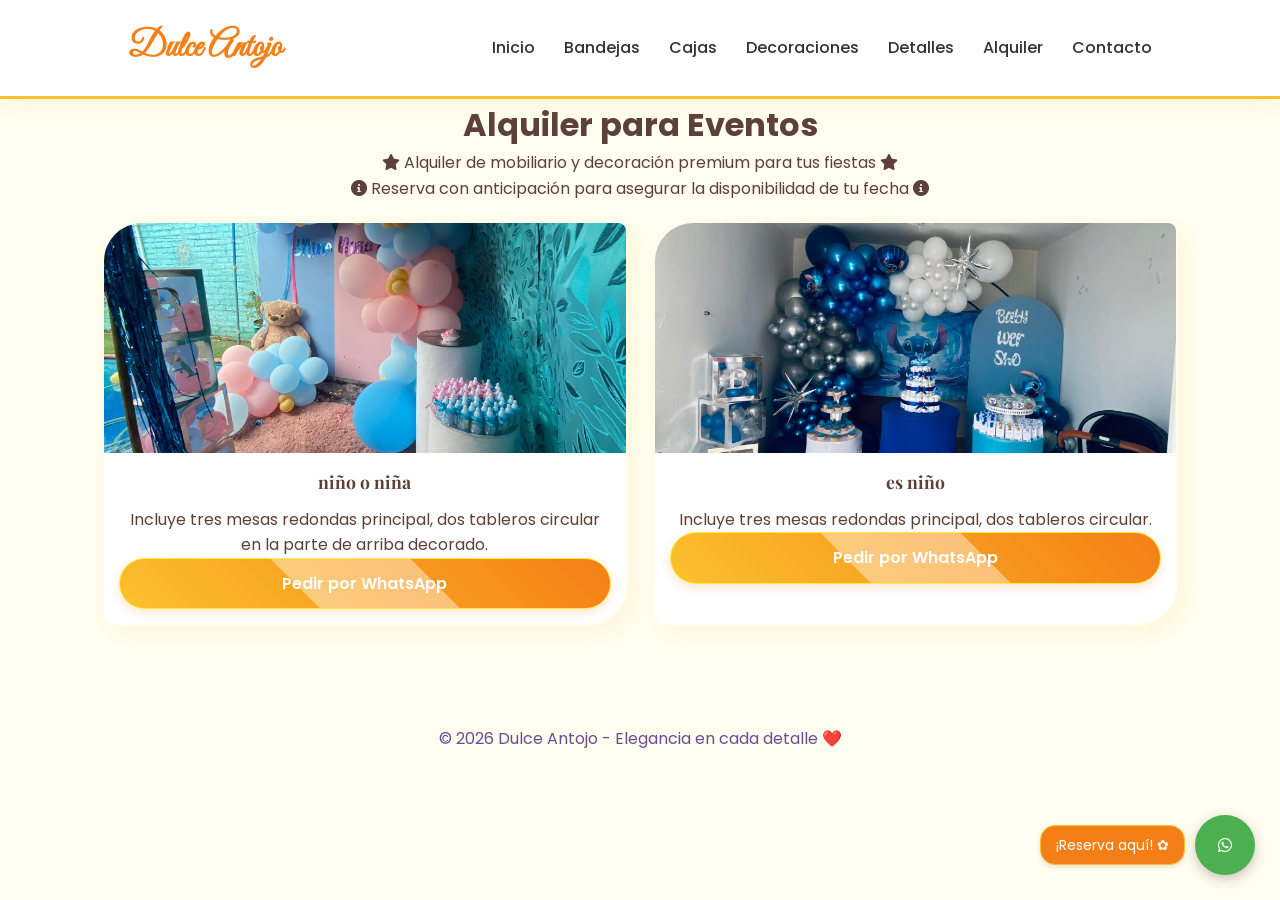
==== alquiler.html @ a7af39af "cambio de detalles sin precio y organice  las imagenes" ====
<!DOCTYPE html>
<html lang="es">
<head>
    <meta charset="UTF-8">
    <meta name="viewport" content="width=device-width, initial-scale=1.0">
    <title>Alquiler | Dulce Antojo</title>
    <link rel="stylesheet" href="estilos.css">
    <link rel="stylesheet" href="https://cdnjs.cloudflare.com/ajax/libs/font-awesome/6.0.0/css/all.min.css">
</head>
<body>

<nav>
    <h2>Dulce Antojo</h2>
    <div class="menu">
        <a href="index.html">Inicio</a>
        <a href="bandeja.html">Bandejas</a>
        <a href="cajas.html">Cajas</a>
        <a href="decoraciones.html">Decoraciones</a>
        <a href="detalles.html">Detalles</a>
        <a href="alquiler.html">Alquiler</a> 
        <a href="contacto.html">Contacto</a>
    </div>
</nav>

<h1 class="titulo" style="text-align: center;">Alquiler para Eventos</h1>

<p class="subtitulo-resaltado" style="text-align: center;">
    <i class="fas fa-star"></i> 
    Alquiler de mobiliario y decoración premium para tus fiestas 
    <i class="fas fa-star"></i>
</p>

<p class="subtitulo-resaltado" style="text-align: center;">
    <i class="fas fa-info-circle"></i> 
    Reserva con anticipación para asegurar la disponibilidad de tu fecha
    <i class="fas fa-info-circle"></i>
</p>

<div class="galeria">
    
    <div class="producto-card">
        <img src="img/alquiler/alquiler-1.jpeg" alt="Mobiliario Dorado">
        <div class="info-producto">
            <h3>niño o niña</h3>
            <p>Incluye tres mesas redondas principal, dos tableros circular en la parte de arriba decorado.</p>
            <!-- <span class="precio">$50.000</span> -->
            <a href="https://wa.me/573186288460?text=Hola!%20Me%20interesa%20alquilar%20el%20Set%20Dorado" class="btn-pedido">Pedir por WhatsApp</a>
        </div> 
    </div>

    <div class="producto-card">
        <img src="img/alquiler/alquiler-2.jpeg" alt="Sillas Tiffany">
        <div class="info-producto">
            <h3>es niño </h3>
            <p>Incluye tres mesas redondas principal, dos tableros circular.</p>
            <!-- <span class="precio">$3.500</span> -->
            <a href="https://wa.me/573186288460?text=Hola!%20Me%20interesa%20alquilar%20Sillas%20Tiffany" class="btn-pedido">Pedir por WhatsApp</a>
        </div>
    </div>


</div>

<footer style="text-align: center; padding: 40px; color: #6a4c93;">
    <p>&copy; 2026 Dulce Antojo - Elegancia en cada detalle ❤️</p>
</footer>

<div id="modalImagen" class="modal">
    <span class="cerrar">&times;</span>
    <img class="modal-contenido" id="imgGrande">
</div>
    
<a href="https://wa.me/573186288460?text=Hola!%20Deseo%20más%20información%20sobre%20alquiler%20para%20eventos" 
   class="whatsapp-float" 
   target="_blank">
    <i class="fab fa-whatsapp"></i>
    <span class="tooltip-whatsapp">¡Reserva aquí! ✿</span>
</a>
    
<script>
    // Script para el zoom de las imágenes
    const imagenesGaleria = document.querySelectorAll('.producto-card img');
    const elModal = document.getElementById("modalImagen");
    const imagenGrande = document.getElementById("imgGrande");

    imagenesGaleria.forEach(img => {
        img.onclick = function() {
            elModal.style.display = "flex"; 
            imagenGrande.src = this.src;
        }
    });

    elModal.onclick = function() {
        elModal.style.display = "none";
    }

    document.addEventListener('keydown', (e) => {
        if (e.key === "Escape") elModal.style.display = "none";
    });
</script>
    
</body> 
</html>
---- estilos.css ----
/* =======================================================
   DULCE ANTOJO - EDICIÓN ESPECIAL PRIMAVERA (21 MARZO)
   Diseño: Flores Amarillas, Fresco y Dorado
   ======================================================= */

@import url('https://fonts.googleapis.com/css2?family=Great+Vibes&family=Playfair+Display:wght@500;700&family=Poppins:wght@300;400;500&display=swap');

/* 1. RESET Y BASE
   ========================================= */
* {
    margin: 0;
    padding: 0;
    box-sizing: border-box;
}

html {
    scroll-behavior: smooth;
}

body {
    font-family: 'Poppins', sans-serif;
    /* Fondo crema suave con textura floral primaveral */
    background-color: #fffdf0;
    background-image: url('https://www.transparenttextures.com/patterns/flowers-wild.png');
    color: #5d4037; /* Marrón suave para el texto, combina mejor que el gris */
    overflow-x: hidden;
    line-height: 1.6;
}

/* 2. NAVEGACIÓN (Sticky Menu)
   ========================================= */
nav {
    background: #ffffff;
    padding: 20px 10%;
    display: flex;
    justify-content: space-between;
    align-items: center;
    box-shadow: 0 4px 20px rgba(251, 192, 45, 0.15); /* Sombra amarilla */
    border-bottom: 3px solid #fbc02d; /* Amarillo Dorado */
    position: sticky;
    top: 0;
    z-index: 1000;
}

nav h2 {
    font-family: 'Great Vibes', cursive;
    color: #f57f17; /* Amarillo oscuro/Anaranjado para contraste */
    font-size: 35px;
}

nav div a {
    text-decoration: none;
    margin-left: 25px;
    color: #333; /* Mejorado contraste para accesibilidad */
    font-weight: 500;
    transition: color 0.3s ease;
}

nav div a:hover {
    color: #fbc02d;
}

/* 3. HERO SECTION (Banner Principal)
   ========================================= */
.hero {
    height: 50vh;
    margin: 20px;
    /* Imagen de flores amarillas primaverales */
    background: linear-gradient(rgba(255, 235, 59, 0.2), rgba(245, 127, 23, 0.4)),
                url('img/decoracion/fondo f.jpg');
    background-size: cover;
    background-position: center;
    display: flex;
    justify-content: center;
    align-items: center;
    border: 10px solid #ffffff;
    outline: 2px solid #fbc02d;
}

.hero h1 {
    font-family: 'Great Vibes', cursive;
    font-size: clamp(40px, 8vw, 65px);
    color: #ffffff;
    text-shadow: 2px 2px 10px rgba(93, 64, 55, 0.6); /* Sombra marrón suave */
    text-align: center;
}

/* 4. TÍTULOS Y DECORACIÓN
   ========================================= */
.subtitulo {
    text-align: center;
    font-family: 'Playfair Display', serif;
    font-size: 1.4rem;
    color: #f57f17; /* Amarillo oscuro */
    padding: 15px 40px;
    margin: 30px auto;
    display: block;
    max-width: fit-content;
}

.subtitulo::before, 
.subtitulo::after {
    content: "🌻"; /* Girasol para el 21 de marzo */
    margin: 0 15px;
    font-size: 1.5rem;
}

/* 5. CARRUSEL DE VIDEOS (Estilo Reels)
   ========================================= */
.reels-carrusel {
    width: 100%;
    overflow-x: auto;
    display: flex;
    padding: 20px 0;
    scrollbar-width: none;
    background: transparent;
}

.reels-carrusel::-webkit-scrollbar {
    display: none;
}

.reels-track {
    display: flex;
    gap: 15px;
    padding: 0 8%;
}

.reel-card {
    min-width: 160px;
    height: 280px;
    background: #fff;
    border-radius: 20px;
    overflow: hidden;
    position: relative;
    border: 2px solid #fff59d; /* Amarillo muy suave */
    box-shadow: 5px 5px 15px rgba(251, 192, 45, 0.1);
    flex-shrink: 0;
    transition: all 0.3s ease;
}

.reel-card:hover {
    transform: scale(1.02);
    border-color: #fbc02d;
}

.reel-card video {
    width: 100%;
    height: 100%;
    object-fit: cover;
}

.reel-tag {
    position: absolute;
    bottom: 10px;
    left: 50%;
    transform: translateX(-50%);
    background: rgba(245, 127, 23, 0.9); /* Anaranjado */
    color: #fff;
    padding: 4px 12px;
    border-radius: 20px;
    font-size: 0.75rem;
    border: 1px solid #fbc02d;
    white-space: nowrap;
    z-index: 2;
}

/* 6. GALERÍA DE PRODUCTOS (Grid)
   ========================================= */
.galeria {
    display: grid;
    grid-template-columns: repeat(auto-fit, minmax(240px, 1fr));
    gap: 25px;
    padding: 20px 8% 60px 8%;
}

.producto-card {
    background: #ffffff;
    border-radius: 40px 10px 40px 10px;
    overflow: hidden;
    box-shadow: 8px 8px 20px rgba(251, 192, 45, 0.1);
    border: 2px solid #fffde7; /* Crema suave */
    transition: transform 0.4s ease, border-color 0.4s ease, box-shadow 0.4s ease;
    display: flex;
    flex-direction: column;
}

.producto-card:hover {
    border-color: #fbc02d;
    transform: translateY(-8px);
    box-shadow: 8px 15px 25px rgba(251, 192, 45, 0.2);
}

.producto-card img, 
.producto-card video {
    width: 100%;
    height: 230px;
    object-fit: cover;
    display: block;
    cursor: zoom-in;
}

.info-producto {
    padding: 15px;
    text-align: center;
}

.info-producto h3 {
    font-family: 'Playfair Display', serif;
    color: #5d4037; /* Marrón */
    font-size: 1.1rem;
    margin-bottom: 10px;
}

.precio {
    font-family: 'Playfair Display', serif;
    font-size: 1.3rem;
    color: #f57f17; /* Amarillo fuerte */
    font-weight: bold;
    display: block;
    margin-bottom: 15px;
}

/* 7. BOTONES (Efecto Brillo Oro Primavera)
   ========================================= */
.btn-pedido {
    text-decoration: none;
    /* Gradiente Amarillo a Anaranjado */
    background: linear-gradient(45deg, #fbc02d, #f57f17);
    color: #ffffff;
    padding: 12px;
    border-radius: 50px;
    font-weight: 600;
    display: block;
    border: 1.5px solid #ffeb3b;
    position: relative;
    overflow: hidden;
    transition: background 0.3s ease;
    text-align: center;
    box-shadow: 0 4px 10px rgba(245, 127, 23, 0.2);
}

.btn-pedido::after {
    content: "";
    position: absolute;
    top: -50%;
    left: -50%;
    width: 200%;
    height: 200%;
    background: rgba(255, 255, 255, 0.4); /* Brillo más blanco para primavera */
    transform: rotate(45deg);
    transition: 0.6s;
}

.btn-pedido:hover {
    background: linear-gradient(45deg, #f57f17, #fbc02d);
}

.btn-pedido:hover::after {
    left: 120%;
}

/* 8. MODAL DE ZOOM (Lightbox)
   ========================================= */
.modal {
    display: none;
    position: fixed;
    z-index: 2000;
    padding-top: 50px;
    left: 0;
    top: 0;
    width: 100%;
    height: 100%;
    background-color: rgba(93, 64, 55, 0.9); /* Fondo marrón oscuro traslúcido */
    cursor: zoom-out;
}

.modal-contenido {
    margin: auto;
    display: block;
    max-width: 90%;
    max-height: 80vh;
    border-radius: 10px;
    border: 3px solid #fbc02d;
    animation: zoom 0.3s;
}

@keyframes zoom {
    from {transform: scale(0)} 
    to {transform: scale(1)}
}

.cerrar {
    position: absolute;
    top: 20px;
    right: 35px;
    color: #f1f1f1;
    font-size: 40px;
    font-weight: bold;
    cursor: pointer;
}

/* 9. RESPONSIVE (Móviles)
   ========================================= */
@media (max-width: 768px) {
    nav {
        flex-direction: column;
        gap: 15px;
        padding: 15px;
    }

    nav div a {
        margin: 0 10px;
        font-size: 0.9rem;
    }

    .galeria {
        grid-template-columns: repeat(auto-fit, minmax(200px, 1fr));
        padding: 20px 5%;
    }

    .hero {
        height: 40vh;
        margin: 10px;
    }

    .hero h1 {
        font-size: 2.5rem;
    }

    .producto-card {
        border-radius: 20px;
    }

    .reels-track {
        padding: 0 5%;
    }
}

/* 10. REDES SOCIALES Y CONTACTO
   ========================================= */
.redes-sociales {
    display: flex;
    flex-direction: column;
    gap: 15px;
    align-items: center;
    margin-top: 30px;
    padding-bottom: 30px;
}

.social-btn {
    display: flex;
    align-items: center;
    justify-content: center;
    width: 250px;
    padding: 12px;
    border-radius: 50px;
    text-decoration: none !important;
    color: white !important;
    font-weight: 600;
    font-family: 'Poppins', sans-serif;
    transition: transform 0.3s ease, box-shadow 0.3s ease;
    border: 2px solid rgba(255,255,255,0.3);
}

.social-btn i {
    font-size: 1.5rem;
    margin-right: 10px;
}

/* Colores adaptados con gradientes suaves para primavera */
.whatsapp {
    background: linear-gradient(45deg, #4caf50, #2e7d32); /* Verde hoja */
}

.instagram {
    /* Mantenemos su gradiente pero un poco más cálido */
    background: linear-gradient(45deg, #f09433, #e6683c, #dc2743, #cc2366, #bc1888);
}

.tiktok {
    background: linear-gradient(45deg, #424242, #000000); /* Negro neutro para no chocar */
}

.social-btn:hover {
    transform: scale(1.05);
    box-shadow: 0 5px 15px rgba(93, 64, 55, 0.2);
}

/* Boton de wssp flotante */
.whatsapp-float {
    position: fixed;
    bottom: 25px;
    right: 25px;
    background-color: #4caf50 !important; /* Verde primavera */
    color: white !important;
    border-radius: 50px !important;
    width: 60px;
    height: 60px;
    display: flex !important;
    align-items: center;
    justify-content: center;
    text-decoration: none !important;
    z-index: 9999;
    box-shadow: 0 4px 12px rgba(93, 64, 55, 0.3);
    transition: all 0.3s ease;
}

.whatsapp-float:hover {
    background-color: #2e7d32 !important;
    transform: scale(1.1);
}

/* El texto al lado del botón */
.tooltip-whatsapp {
    position: absolute;
    right: 70px;
    background: #f57f17; /* Anaranjado */
    color: white;
    padding: 8px 15px;
    border-radius: 15px;
    font-size: 14px;
    white-space: nowrap;
    border: 1px solid #fbc02d;
    pointer-events: none;
    box-shadow: 0 2px 5px rgba(0,0,0,0.1);
}
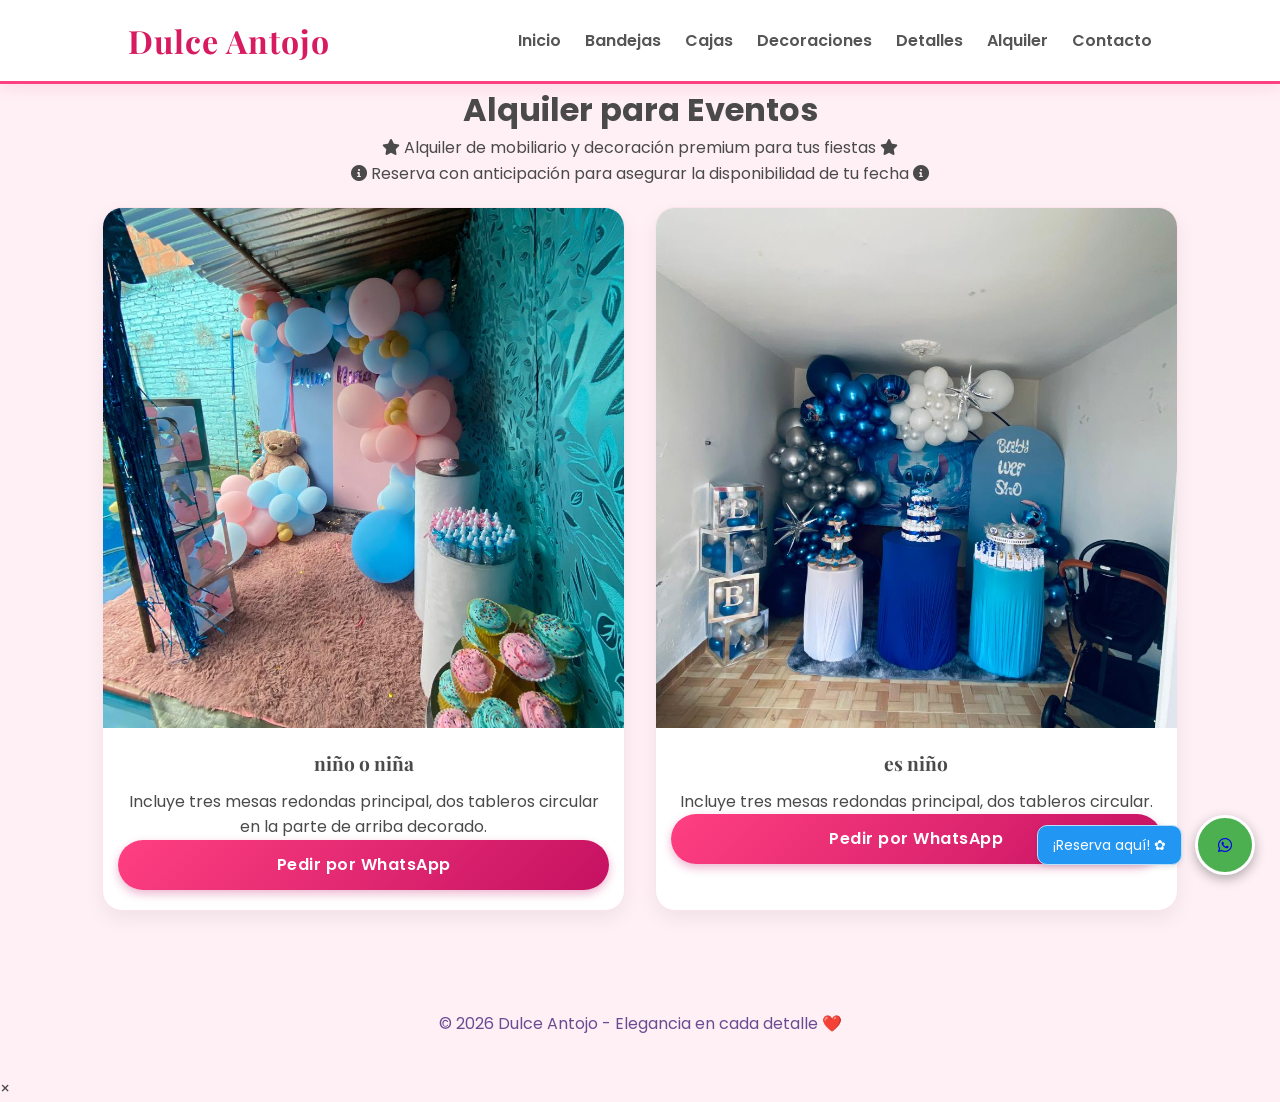
==== commit d598985e: "cambio de numero de wssp" ====
--- a/alquiler.html
+++ b/alquiler.html
@@ -39,7 +39,7 @@
 <div class="galeria">
     
     <div class="producto-card">
-        <img src="img/alquiler/alquiler-1.jpeg" alt="Mobiliario Dorado">
+        <img src="img/alquiler/alquiler-1.jpeg" alt="Mobiliario Dorado" loading="lazy">
         <div class="info-producto">
             <h3>niño o niña</h3>
             <p>Incluye tres mesas redondas principal, dos tableros circular en la parte de arriba decorado.</p>
@@ -49,7 +49,7 @@
     </div>
 
     <div class="producto-card">
-        <img src="img/alquiler/alquiler-2.jpeg" alt="Sillas Tiffany">
+        <img src="img/alquiler/alquiler-2.jpeg" alt="Sillas Tiffany" loading="lazy">
         <div class="info-producto">
             <h3>es niño </h3>
             <p>Incluye tres mesas redondas principal, dos tableros circular.</p>
@@ -70,7 +70,7 @@
     <img class="modal-contenido" id="imgGrande">
 </div>
     
-<a href="https://wa.me/573186288460?text=Hola!%20Deseo%20más%20información%20sobre%20alquiler%20para%20eventos" 
+<a href="https://wa.me/573147767322?text=Hola!%20Deseo%20más%20información%20sobre%20alquiler%20para%20eventos" 
    class="whatsapp-float" 
    target="_blank">
     <i class="fab fa-whatsapp"></i>
--- a/estilos.css
+++ b/estilos.css
@@ -1,9 +1,10 @@
 /* =======================================================
-   DULCE ANTOJO - EDICIÓN ESPECIAL PRIMAVERA (21 MARZO)
-   Diseño: Flores Amarillas, Fresco y Dorado
+   DULCE ANTOJO - EDICIÓN AMOR Y AMISTAD ❤️✨
+   Diseño: Romántico, Elegante y Dulce
+   Conservado: Imágenes Cuadradas y Botones de Contacto
    ======================================================= */
 
-@import url('https://fonts.googleapis.com/css2?family=Great+Vibes&family=Playfair+Display:wght@500;700&family=Poppins:wght@300;400;500&display=swap');
+@import url('https://fonts.googleapis.com/css2?family=Dancing+Script:wght@600;700&family=Playfair+Display:ital,wght@0,600;1,600&family=Poppins:wght@300;400;600&display=swap');
 
 /* 1. RESET Y BASE
    ========================================= */
@@ -19,70 +20,76 @@
 
 body {
     font-family: 'Poppins', sans-serif;
-    /* Fondo crema suave con textura floral primaveral */
-    background-color: #fffdf0;
-    background-image: url('https://www.transparenttextures.com/patterns/flowers-wild.png');
-    color: #5d4037; /* Marrón suave para el texto, combina mejor que el gris */
+    /* Fondo con un tono rosa muy suave y un patrón sutil elegante */
+    background-color: #fff0f5; 
+    background-image: url('https://www.transparenttextures.com/patterns/stardust.png');
+    color: #4a4a4a;
     overflow-x: hidden;
     line-height: 1.6;
 }
 
-/* 2. NAVEGACIÓN (Sticky Menu)
+/* 2. NAVEGACIÓN
    ========================================= */
 nav {
-    background: #ffffff;
-    padding: 20px 10%;
+    background: rgba(255, 255, 255, 0.95);
+    padding: 15px 10%;
     display: flex;
     justify-content: space-between;
     align-items: center;
-    box-shadow: 0 4px 20px rgba(251, 192, 45, 0.15); /* Sombra amarilla */
-    border-bottom: 3px solid #fbc02d; /* Amarillo Dorado */
+    box-shadow: 0 4px 15px rgba(216, 27, 96, 0.1); 
+    border-bottom: 3px solid #ff4081; /* Borde rosa romántico */
     position: sticky;
     top: 0;
     z-index: 1000;
+    backdrop-filter: blur(5px);
 }
 
 nav h2 {
-    font-family: 'Great Vibes', cursive;
-    color: #f57f17; /* Amarillo oscuro/Anaranjado para contraste */
-    font-size: 35px;
+    font-family: 'Playfair Display', serif;
+    color: #d81b60;
+    font-size: 32px;
+    letter-spacing: 1px;
 }
 
 nav div a {
     text-decoration: none;
-    margin-left: 25px;
-    color: #333; /* Mejorado contraste para accesibilidad */
-    font-weight: 500;
-    transition: color 0.3s ease;
+    margin-left: 20px;
+    color: #555;
+    font-weight: 600;
+    transition: all 0.3s ease;
 }
 
 nav div a:hover {
-    color: #fbc02d;
-}
-
-/* 3. HERO SECTION (Banner Principal)
+    color: #d81b60;
+    transform: translateY(-2px);
+}
+
+/* 3. HERO SECTION
    ========================================= */
 .hero {
     height: 50vh;
-    margin: 20px;
-    /* Imagen de flores amarillas primaverales */
-    background: linear-gradient(rgba(255, 235, 59, 0.2), rgba(245, 127, 23, 0.4)),
-                url('img/decoracion/fondo f.jpg');
+    margin: 15px;
+    /* Imagen de fondo temática de Amor y Amistad */
+    background: linear-gradient(rgba(216, 27, 96, 0.4), rgba(136, 14, 79, 0.6)),
+                url('https://images.unsplash.com/photo-1518192546895-64045698e131?ixlib=rb-4.0.3&auto=format&fit=crop&w=1200&q=80');
     background-size: cover;
     background-position: center;
     display: flex;
     justify-content: center;
     align-items: center;
-    border: 10px solid #ffffff;
-    outline: 2px solid #fbc02d;
+    border: 4px solid #ffffff;
+    border-radius: 20px; /* Bordes más suaves y elegantes */
+    box-shadow: 0 10px 25px rgba(216, 27, 96, 0.2);
 }
 
 .hero h1 {
-    font-family: 'Great Vibes', cursive;
-    font-size: clamp(40px, 8vw, 65px);
+    font-family: 'Dancing Script', cursive;
+    font-size: clamp(50px, 10vw, 90px);
     color: #ffffff;
-    text-shadow: 2px 2px 10px rgba(93, 64, 55, 0.6); /* Sombra marrón suave */
+    text-shadow: 2px 2px 8px rgba(0,0,0,0.3), 0 0 20px rgba(255, 64, 129, 0.6);
     text-align: center;
+    font-weight: 700;
+    /* Se quitó la rotación para un estilo más maduro y elegante */
 }
 
 /* 4. TÍTULOS Y DECORACIÓN
@@ -90,22 +97,26 @@
 .subtitulo {
     text-align: center;
     font-family: 'Playfair Display', serif;
-    font-size: 1.4rem;
-    color: #f57f17; /* Amarillo oscuro */
-    padding: 15px 40px;
-    margin: 30px auto;
+    font-size: 2rem;
+    color: #880e4f; /* Tono vino tinto / borgoña */
+    padding: 10px 40px;
+    margin: 40px auto;
     display: block;
     max-width: fit-content;
+    background: #ffffff;
+    border-radius: 30px;
+    box-shadow: 0 5px 15px rgba(216, 27, 96, 0.15);
+    border: 1px solid #f8bbd0;
 }
 
 .subtitulo::before, 
 .subtitulo::after {
-    content: "🌻"; /* Girasol para el 21 de marzo */
-    margin: 0 15px;
+    content: "❤️"; /* Cambiado a corazones */
+    margin: 0 12px;
     font-size: 1.5rem;
 }
 
-/* 5. CARRUSEL DE VIDEOS (Estilo Reels)
+/* 5. CARRUSEL DE VIDEOS (Reels)
    ========================================= */
 .reels-carrusel {
     width: 100%;
@@ -113,16 +124,11 @@
     display: flex;
     padding: 20px 0;
     scrollbar-width: none;
-    background: transparent;
-}
-
-.reels-carrusel::-webkit-scrollbar {
-    display: none;
 }
 
 .reels-track {
     display: flex;
-    gap: 15px;
+    gap: 20px;
     padding: 0 8%;
 }
 
@@ -133,15 +139,15 @@
     border-radius: 20px;
     overflow: hidden;
     position: relative;
-    border: 2px solid #fff59d; /* Amarillo muy suave */
-    box-shadow: 5px 5px 15px rgba(251, 192, 45, 0.1);
-    flex-shrink: 0;
+    border: 2px solid #f8bbd0;
+    box-shadow: 0 5px 15px rgba(0,0,0,0.05);
     transition: all 0.3s ease;
 }
 
 .reel-card:hover {
-    transform: scale(1.02);
-    border-color: #fbc02d;
+    transform: translateY(-8px);
+    border-color: #ff4081;
+    box-shadow: 0 10px 20px rgba(255, 64, 129, 0.2);
 }
 
 .reel-card video {
@@ -150,194 +156,94 @@
     object-fit: cover;
 }
 
-.reel-tag {
-    position: absolute;
-    bottom: 10px;
-    left: 50%;
-    transform: translateX(-50%);
-    background: rgba(245, 127, 23, 0.9); /* Anaranjado */
-    color: #fff;
-    padding: 4px 12px;
-    border-radius: 20px;
-    font-size: 0.75rem;
-    border: 1px solid #fbc02d;
-    white-space: nowrap;
-    z-index: 2;
-}
-
-/* 6. GALERÍA DE PRODUCTOS (Grid)
+/* 6. GALERÍA DE PRODUCTOS (Corregida a Cuadrada - Mantenida)
    ========================================= */
 .galeria {
     display: grid;
     grid-template-columns: repeat(auto-fit, minmax(240px, 1fr));
-    gap: 25px;
+    gap: 30px;
     padding: 20px 8% 60px 8%;
 }
 
 .producto-card {
     background: #ffffff;
-    border-radius: 40px 10px 40px 10px;
+    border-radius: 20px;
     overflow: hidden;
-    box-shadow: 8px 8px 20px rgba(251, 192, 45, 0.1);
-    border: 2px solid #fffde7; /* Crema suave */
-    transition: transform 0.4s ease, border-color 0.4s ease, box-shadow 0.4s ease;
+    box-shadow: 0 8px 20px rgba(0, 0, 0, 0.06);
+    border: 1px solid #fce4ec;
+    transition: all 0.3s ease;
     display: flex;
     flex-direction: column;
 }
 
 .producto-card:hover {
-    border-color: #fbc02d;
-    transform: translateY(-8px);
-    box-shadow: 8px 15px 25px rgba(251, 192, 45, 0.2);
-}
-
+    border-color: #ff4081;
+    transform: translateY(-5px);
+    box-shadow: 0 12px 25px rgba(216, 27, 96, 0.15);
+}
+
+/* Imágenes Cuadradas (Conservadas) */
 .producto-card img, 
 .producto-card video {
     width: 100%;
-    height: 230px;
-    object-fit: cover;
+    height: auto; 
+    aspect-ratio: 1 / 1; 
+    object-fit: cover; 
     display: block;
     cursor: zoom-in;
 }
 
 .info-producto {
-    padding: 15px;
+    padding: 20px 15px;
     text-align: center;
 }
 
 .info-producto h3 {
     font-family: 'Playfair Display', serif;
-    color: #5d4037; /* Marrón */
-    font-size: 1.1rem;
+    color: #4a4a4a;
     margin-bottom: 10px;
+    font-size: 1.2rem;
 }
 
 .precio {
-    font-family: 'Playfair Display', serif;
-    font-size: 1.3rem;
-    color: #f57f17; /* Amarillo fuerte */
-    font-weight: bold;
+    font-family: 'Poppins', sans-serif;
+    color: #d81b60;
+    font-size: 1.4rem;
+    font-weight: 600;
     display: block;
     margin-bottom: 15px;
 }
 
-/* 7. BOTONES (Efecto Brillo Oro Primavera)
+/* 7. BOTONES
    ========================================= */
 .btn-pedido {
     text-decoration: none;
-    /* Gradiente Amarillo a Anaranjado */
-    background: linear-gradient(45deg, #fbc02d, #f57f17);
+    /* Gradiente romántico */
+    background: linear-gradient(135deg, #ff4081, #c51162);
     color: #ffffff;
-    padding: 12px;
-    border-radius: 50px;
+    padding: 12px 25px;
+    border-radius: 30px;
     font-weight: 600;
-    display: block;
-    border: 1.5px solid #ffeb3b;
-    position: relative;
-    overflow: hidden;
-    transition: background 0.3s ease;
+    display: inline-block;
+    width: 100%;
+    border: none;
+    box-shadow: 0 4px 10px rgba(197, 17, 98, 0.3);
+    transition: all 0.2s ease;
     text-align: center;
-    box-shadow: 0 4px 10px rgba(245, 127, 23, 0.2);
-}
-
-.btn-pedido::after {
-    content: "";
-    position: absolute;
-    top: -50%;
-    left: -50%;
-    width: 200%;
-    height: 200%;
-    background: rgba(255, 255, 255, 0.4); /* Brillo más blanco para primavera */
-    transform: rotate(45deg);
-    transition: 0.6s;
+    letter-spacing: 0.5px;
 }
 
 .btn-pedido:hover {
-    background: linear-gradient(45deg, #f57f17, #fbc02d);
-}
-
-.btn-pedido:hover::after {
-    left: 120%;
-}
-
-/* 8. MODAL DE ZOOM (Lightbox)
-   ========================================= */
-.modal {
-    display: none;
-    position: fixed;
-    z-index: 2000;
-    padding-top: 50px;
-    left: 0;
-    top: 0;
-    width: 100%;
-    height: 100%;
-    background-color: rgba(93, 64, 55, 0.9); /* Fondo marrón oscuro traslúcido */
-    cursor: zoom-out;
-}
-
-.modal-contenido {
-    margin: auto;
-    display: block;
-    max-width: 90%;
-    max-height: 80vh;
-    border-radius: 10px;
-    border: 3px solid #fbc02d;
-    animation: zoom 0.3s;
-}
-
-@keyframes zoom {
-    from {transform: scale(0)} 
-    to {transform: scale(1)}
-}
-
-.cerrar {
-    position: absolute;
-    top: 20px;
-    right: 35px;
-    color: #f1f1f1;
-    font-size: 40px;
-    font-weight: bold;
-    cursor: pointer;
-}
-
-/* 9. RESPONSIVE (Móviles)
-   ========================================= */
-@media (max-width: 768px) {
-    nav {
-        flex-direction: column;
-        gap: 15px;
-        padding: 15px;
-    }
-
-    nav div a {
-        margin: 0 10px;
-        font-size: 0.9rem;
-    }
-
-    .galeria {
-        grid-template-columns: repeat(auto-fit, minmax(200px, 1fr));
-        padding: 20px 5%;
-    }
-
-    .hero {
-        height: 40vh;
-        margin: 10px;
-    }
-
-    .hero h1 {
-        font-size: 2.5rem;
-    }
-
-    .producto-card {
-        border-radius: 20px;
-    }
-
-    .reels-track {
-        padding: 0 5%;
-    }
-}
-
-/* 10. REDES SOCIALES Y CONTACTO
+    background: linear-gradient(135deg, #f50057, #880e4f);
+    box-shadow: 0 6px 15px rgba(197, 17, 98, 0.4);
+}
+
+.btn-pedido:active {
+    transform: translateY(2px);
+    box-shadow: 0 2px 5px rgba(197, 17, 98, 0.3);
+}
+
+/* 8. REDES SOCIALES Y CONTACTO (INTACTO - COPIA EXACTA)
    ========================================= */
 .redes-sociales {
     display: flex;
@@ -354,7 +260,7 @@
     justify-content: center;
     width: 250px;
     padding: 12px;
-    border-radius: 50px;
+    border-radius: 50px; /* Redondeado completo como antes */
     text-decoration: none !important;
     color: white !important;
     font-weight: 600;
@@ -368,42 +274,41 @@
     margin-right: 10px;
 }
 
-/* Colores adaptados con gradientes suaves para primavera */
+/* Gradientes originales restaurados */
 .whatsapp {
-    background: linear-gradient(45deg, #4caf50, #2e7d32); /* Verde hoja */
+    background: linear-gradient(45deg, #4caf50, #2e7d32); 
 }
 
 .instagram {
-    /* Mantenemos su gradiente pero un poco más cálido */
     background: linear-gradient(45deg, #f09433, #e6683c, #dc2743, #cc2366, #bc1888);
 }
 
 .tiktok {
-    background: linear-gradient(45deg, #424242, #000000); /* Negro neutro para no chocar */
+    background: linear-gradient(45deg, #424242, #000000);
 }
 
 .social-btn:hover {
     transform: scale(1.05);
-    box-shadow: 0 5px 15px rgba(93, 64, 55, 0.2);
-}
-
-/* Boton de wssp flotante */
+    box-shadow: 0 5px 15px rgba(0, 0, 0, 0.2);
+}
+
+/* Boton de WhatsApp flotante (Original) */
 .whatsapp-float {
     position: fixed;
     bottom: 25px;
     right: 25px;
-    background-color: #4caf50 !important; /* Verde primavera */
-    color: white !important;
-    border-radius: 50px !important;
+    background-color: #4caf50 !important;
+    border: 3px solid #fff !important;
+    border-radius: 50px;
     width: 60px;
     height: 60px;
-    display: flex !important;
+    display: flex;
     align-items: center;
     justify-content: center;
+    z-index: 9999;
+    box-shadow: 0 4px 12px rgba(0,0,0,0.3);
+    transition: all 0.3s ease;
     text-decoration: none !important;
-    z-index: 9999;
-    box-shadow: 0 4px 12px rgba(93, 64, 55, 0.3);
-    transition: all 0.3s ease;
 }
 
 .whatsapp-float:hover {
@@ -411,17 +316,27 @@
     transform: scale(1.1);
 }
 
-/* El texto al lado del botón */
 .tooltip-whatsapp {
     position: absolute;
     right: 70px;
-    background: #f57f17; /* Anaranjado */
+    background: #2196f3;
     color: white;
     padding: 8px 15px;
-    border-radius: 15px;
+    border-radius: 10px;
     font-size: 14px;
     white-space: nowrap;
-    border: 1px solid #fbc02d;
+    border: 1px solid #bbdefb;
     pointer-events: none;
     box-shadow: 0 2px 5px rgba(0,0,0,0.1);
+}
+
+/* 9. RESPONSIVE
+   ========================================= */
+@media (max-width: 768px) {
+    nav { flex-direction: column; gap: 10px; }
+    nav h2 { font-size: 28px; }
+    .hero { height: 40vh; }
+    .hero h1 { font-size: 45px; }
+    .galeria { grid-template-columns: repeat(auto-fit, minmax(180px, 1fr)); }
+    .subtitulo { font-size: 1.5rem; padding: 10px 20px; }
 }
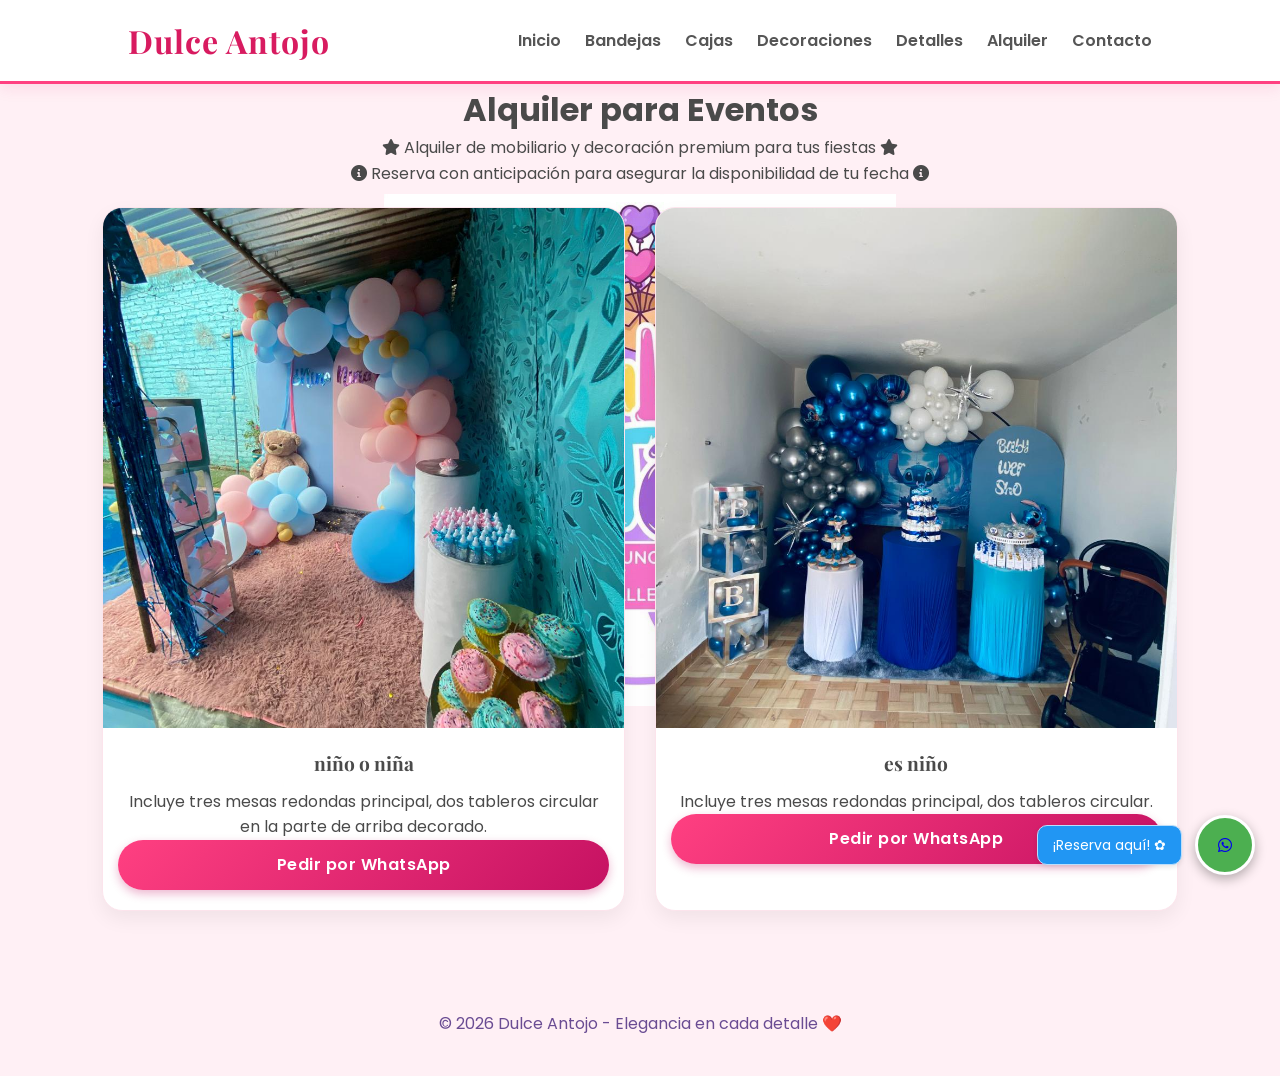
==== commit a7eaa21e: "cambios bastanates cajas rell y muchos mas" ====
--- a/alquiler.html
+++ b/alquiler.html
@@ -44,7 +44,7 @@
             <h3>niño o niña</h3>
             <p>Incluye tres mesas redondas principal, dos tableros circular en la parte de arriba decorado.</p>
             <!-- <span class="precio">$50.000</span> -->
-            <a href="https://wa.me/573186288460?text=Hola!%20Me%20interesa%20alquilar%20el%20Set%20Dorado" class="btn-pedido">Pedir por WhatsApp</a>
+            <a href="https://wa.me/573147767322?text=Hola!%20Me%20interesa%20el%20alquiler:%20niño%20o%20niña" class="btn-pedido">Pedir por WhatsApp</a>
         </div> 
     </div>
 
@@ -54,10 +54,9 @@
             <h3>es niño </h3>
             <p>Incluye tres mesas redondas principal, dos tableros circular.</p>
             <!-- <span class="precio">$3.500</span> -->
-            <a href="https://wa.me/573186288460?text=Hola!%20Me%20interesa%20alquilar%20Sillas%20Tiffany" class="btn-pedido">Pedir por WhatsApp</a>
+            <a href="https://wa.me/573147767322?text=Hola!%20Me%20interesa%20el%20alquiler:%20es%20niño" class="btn-pedido">Pedir por WhatsApp</a>
         </div>
     </div>
-
 
 </div>
 
@@ -65,11 +64,16 @@
     <p>&copy; 2026 Dulce Antojo - Elegancia en cada detalle ❤️</p>
 </footer>
 
-<div id="modalImagen" class="modal">
+<!-- Modal con marca de agua para proteger la imagen -->
+<div id="modalImagen" class="modal" onclick="this.style.display='none'">
     <span class="cerrar">&times;</span>
-    <img class="modal-contenido" id="imgGrande">
+    <div class="contenedor-imagen-modal">
+        <!-- El oncontextmenu evita que den clic derecho para guardar la imagen -->
+        <img class="modal-contenido" id="imgGrande" oncontextmenu="return false;">
+        <div class="marca-agua-modal"></div>
+    </div>
 </div>
-    
+
 <a href="https://wa.me/573147767322?text=Hola!%20Deseo%20más%20información%20sobre%20alquiler%20para%20eventos" 
    class="whatsapp-float" 
    target="_blank">
--- a/estilos.css
+++ b/estilos.css
@@ -26,6 +26,27 @@
     color: #4a4a4a;
     overflow-x: hidden;
     line-height: 1.6;
+}
+
+body::before {
+    content: "";
+    position: fixed;
+    top: 0;
+    left: 0;
+    width: 100%;
+    height: 100%;
+    /* Cambia la ruta por la de tu logo o imagen */
+    background-image: url('img/logo.jpeg'); 
+    background-repeat: no-repeat;
+    background-position: center center;
+    /* Ajusta el tamaño de la marca de agua. Puedes usar 'contain' o un porcentaje como '50%' */
+    background-size: 40%; 
+    /* Ajusta la transparencia (0.1 es muy transparente, 1 es sólido) */
+    opacity: 1; 
+    /* Esto es muy importante para que el fondo no bloquee los clics en tus botones */
+    pointer-events: none; 
+    /* Envía la imagen al fondo, detrás de todo */
+    z-index: -1; 
 }
 
 /* 2. NAVEGACIÓN
@@ -330,6 +351,36 @@
     box-shadow: 0 2px 5px rgba(0,0,0,0.1);
 }
 
+/* Contenedor relativo para que la marca de agua no se salga de la foto */
+.contenedor-imagen-modal {
+    position: relative;
+    margin: auto;
+    display: flex;
+    justify-content: center;
+    align-items: center;
+    max-width: 90%;
+    max-height: 90vh; /* Evita que la foto sea más alta que la pantalla */
+}
+
+/* Estilos de la marca de agua sobre la imagen ampliada */
+.marca-agua-modal {
+    position: absolute;
+    top: 0;
+    left: 0;
+    width: 100%;
+    height: 100%;
+    /* Pon aquí la ruta del logo que quieres usar */
+    background-image: url('img/logo.jpeg'); 
+    background-repeat: no-repeat;
+    background-position: bottom 20px right 20px;
+    background-size: 25%; /* Tamaño de la marca de agua respecto a la foto */
+    opacity: 0.95  ; /* 0.4 se nota bastante pero deja ver el arreglo, ajusta a tu gusto */
+    pointer-events: none; /* Permite que el clic pase a través para cerrar el modal */
+    z-index: 10; /* Lo mantiene por encima de la foto */
+}
+
+
+
 /* 9. RESPONSIVE
    ========================================= */
 @media (max-width: 768px) {
@@ -339,4 +390,63 @@
     .hero h1 { font-size: 45px; }
     .galeria { grid-template-columns: repeat(auto-fit, minmax(180px, 1fr)); }
     .subtitulo { font-size: 1.5rem; padding: 10px 20px; }
+}
+
+/* =======================================================
+   10. MODAL (ZOOM DE IMÁGENES)
+   ======================================================= */
+/* Fondo oscuro que cubre toda la pantalla */
+.modal {
+    display: none; /* Oculto por defecto */
+    position: fixed;
+    z-index: 2000; /* Por encima del menú de navegación */
+    padding-top: 50px;
+    left: 0;
+    top: 0;
+    width: 100%;
+    height: 100%;
+    background-color: rgba(0, 0, 0, 0.85); /* Fondo negro semitransparente */
+    backdrop-filter: blur(5px); /* Efecto elegante de desenfoque */
+}
+
+/* La imagen ampliada */
+.modal-contenido {
+    margin: auto;
+    display: block;
+    max-width: 90%;
+    max-height: 80vh;
+    border-radius: 10px;
+    box-shadow: 0 5px 25px rgba(0,0,0,0.5);
+    object-fit: contain;
+}
+
+/* Efecto suave de aparición (Zoom In) */
+.modal-contenido, .marca-agua-modal {
+    animation-name: zoom;
+    animation-duration: 0.3s;
+}
+
+@keyframes zoom {
+    from { transform: scale(0.8); opacity: 0; } 
+    to { transform: scale(1); opacity: 1; }
+}
+
+/* El botón de cerrar (la X) */
+.cerrar {
+    position: absolute;
+    top: 20px;
+    right: 35px;
+    color: #f1f1f1;
+    font-size: 40px;
+    font-weight: bold;
+    transition: 0.3s;
+    cursor: pointer;
+    z-index: 3000;
+}
+
+.cerrar:hover,
+.cerrar:focus {
+    color: #ff4081; /* Cambia al tono rosa de tu tema al pasar el mouse */
+    text-decoration: none;
+    cursor: pointer;
 }
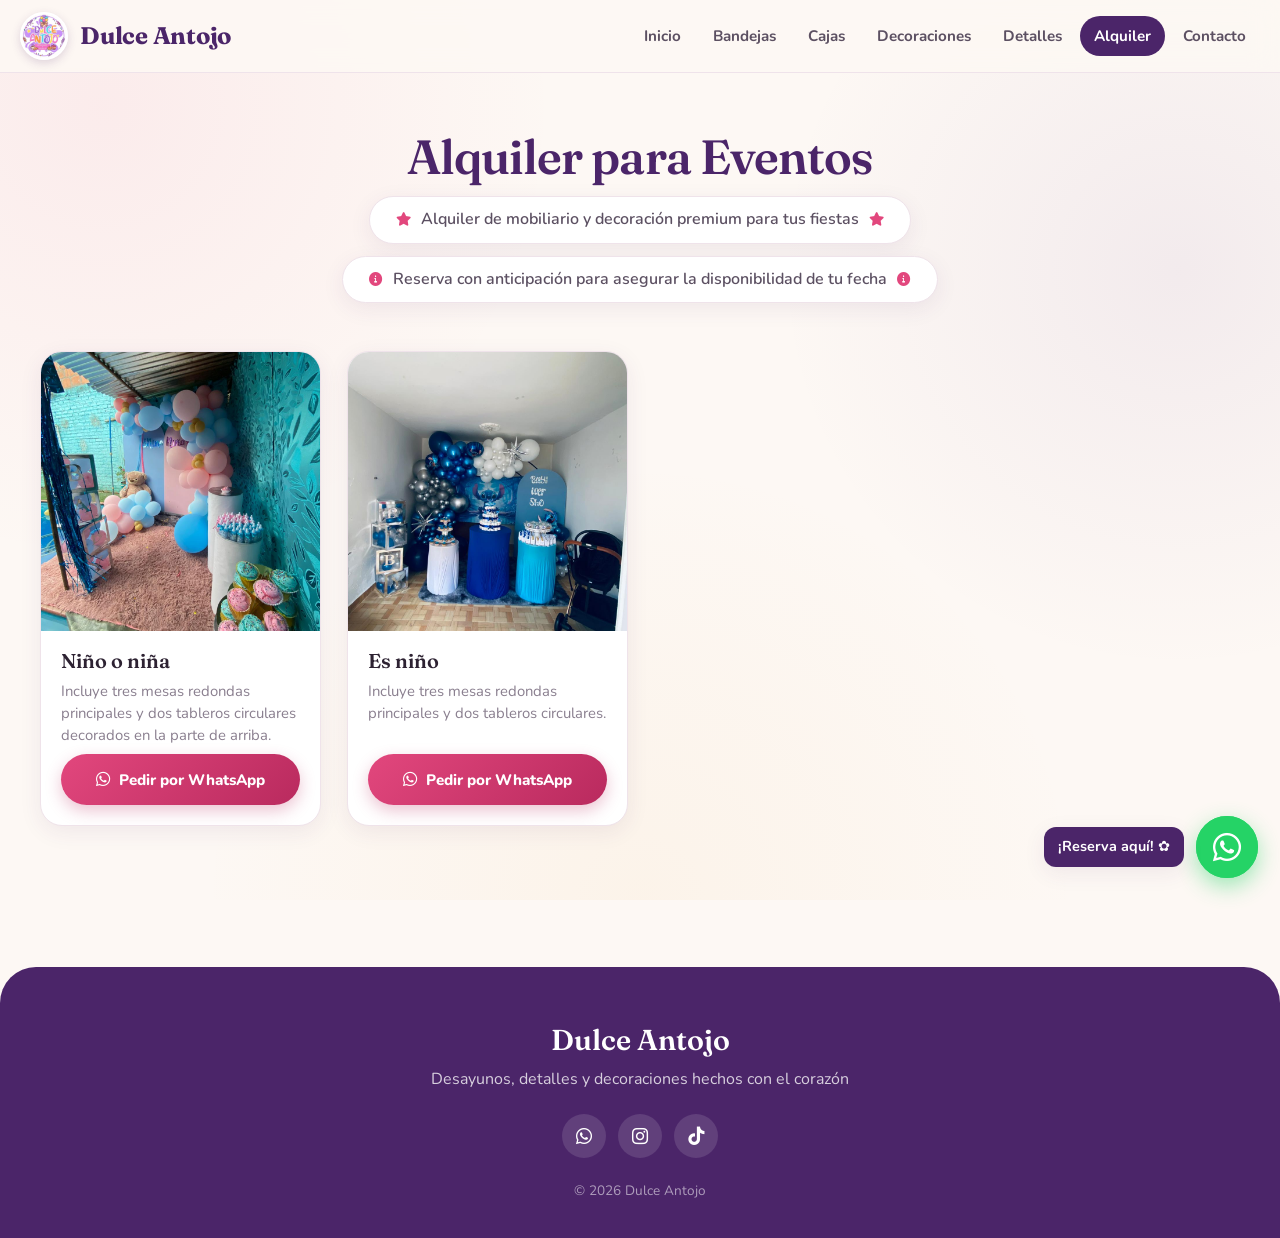
==== commit 58ce2d43: "Quitar precios y renovar el diseño de la página - Se eliminan todos los precios (tarjetas y videos) " ====
--- a/alquiler.html
+++ b/alquiler.html
@@ -4,37 +4,44 @@
     <meta charset="UTF-8">
     <meta name="viewport" content="width=device-width, initial-scale=1.0">
     <title>Alquiler | Dulce Antojo</title>
+    <link rel="preconnect" href="https://fonts.googleapis.com">
+    <link rel="preconnect" href="https://fonts.gstatic.com" crossorigin>
     <link rel="stylesheet" href="estilos.css">
     <link rel="stylesheet" href="https://cdnjs.cloudflare.com/ajax/libs/font-awesome/6.0.0/css/all.min.css">
 </head>
 <body>
 
-<nav>
-    <h2>Dulce Antojo</h2>
+<nav class="barra">
+    <a href="index.html" class="marca">
+        <img src="img/logo.jpeg" alt="Logo Dulce Antojo">
+        <span>Dulce Antojo</span>
+    </a>
     <div class="menu">
         <a href="index.html">Inicio</a>
         <a href="bandeja.html">Bandejas</a>
         <a href="cajas.html">Cajas</a>
         <a href="decoraciones.html">Decoraciones</a>
         <a href="detalles.html">Detalles</a>
-        <a href="alquiler.html">Alquiler</a> 
+        <a href="alquiler.html" class="activo">Alquiler</a>
         <a href="contacto.html">Contacto</a>
     </div>
 </nav>
 
-<h1 class="titulo" style="text-align: center;">Alquiler para Eventos</h1>
+<div class="encabezado">
+<h1 class="titulo">Alquiler para Eventos</h1>
 
-<p class="subtitulo-resaltado" style="text-align: center;">
+<p class="subtitulo-resaltado">
     <i class="fas fa-star"></i> 
     Alquiler de mobiliario y decoración premium para tus fiestas 
     <i class="fas fa-star"></i>
 </p>
 
-<p class="subtitulo-resaltado" style="text-align: center;">
+<p class="subtitulo-resaltado">
     <i class="fas fa-info-circle"></i> 
     Reserva con anticipación para asegurar la disponibilidad de tu fecha
     <i class="fas fa-info-circle"></i>
 </p>
+</div>
 
 <div class="galeria">
     
@@ -42,8 +49,8 @@
         <img src="img/alquiler/alquiler-1.jpeg" alt="Mobiliario Dorado" loading="lazy">
         <div class="info-producto">
             <h3>niño o niña</h3>
-            <p>Incluye tres mesas redondas principal, dos tableros circular en la parte de arriba decorado.</p>
-            <!-- <span class="precio">$50.000</span> -->
+            <p>Incluye tres mesas redondas principales y dos tableros circulares decorados en la parte de arriba.</p>
+            <!-- -->
             <a href="https://wa.me/573147767322?text=Hola!%20Me%20interesa%20el%20alquiler:%20niño%20o%20niña" class="btn-pedido">Pedir por WhatsApp</a>
         </div> 
     </div>
@@ -52,16 +59,23 @@
         <img src="img/alquiler/alquiler-2.jpeg" alt="Sillas Tiffany" loading="lazy">
         <div class="info-producto">
             <h3>es niño </h3>
-            <p>Incluye tres mesas redondas principal, dos tableros circular.</p>
-            <!-- <span class="precio">$3.500</span> -->
+            <p>Incluye tres mesas redondas principales y dos tableros circulares.</p>
+            <!-- -->
             <a href="https://wa.me/573147767322?text=Hola!%20Me%20interesa%20el%20alquiler:%20es%20niño" class="btn-pedido">Pedir por WhatsApp</a>
         </div>
     </div>
 
 </div>
 
-<footer style="text-align: center; padding: 40px; color: #6a4c93;">
-    <p>&copy; 2026 Dulce Antojo - Elegancia en cada detalle ❤️</p>
+<footer class="pie">
+    <p class="pie-marca">Dulce Antojo</p>
+    <p>Desayunos, detalles y decoraciones hechos con el corazón</p>
+    <div class="pie-redes">
+        <a href="https://wa.me/573147767322" target="_blank" aria-label="WhatsApp"><i class="fab fa-whatsapp"></i></a>
+        <a href="https://www.instagram.com/dulce._.antojo00/" target="_blank" aria-label="Instagram"><i class="fab fa-instagram"></i></a>
+        <a href="https://www.tiktok.com/@dulce.antojo897" target="_blank" aria-label="TikTok"><i class="fab fa-tiktok"></i></a>
+    </div>
+    <p class="pie-copy">&copy; 2026 Dulce Antojo</p>
 </footer>
 
 <!-- Modal con marca de agua para proteger la imagen -->
--- a/estilos.css
+++ b/estilos.css
@@ -1,14 +1,46 @@
 /* =======================================================
-   DULCE ANTOJO - EDICIÓN AMOR Y AMISTAD ❤️✨
-   Diseño: Romántico, Elegante y Dulce
-   Conservado: Imágenes Cuadradas y Botones de Contacto
+   DULCE ANTOJO — Hoja de estilos
+   Paleta tomada del logo: ciruela, rosa y un toque dorado
+   sobre un fondo crema suave.
    ======================================================= */
 
-@import url('https://fonts.googleapis.com/css2?family=Dancing+Script:wght@600;700&family=Playfair+Display:ital,wght@0,600;1,600&family=Poppins:wght@300;400;600&display=swap');
-
-/* 1. RESET Y BASE
-   ========================================= */
-* {
+@import url('https://fonts.googleapis.com/css2?family=Fraunces:ital,opsz,wght@0,9..144,500;0,9..144,600;0,9..144,700;1,9..144,500&family=Nunito:wght@400;600;700;800&display=swap');
+
+/* 1. VARIABLES
+   ========================================= */
+:root {
+    --crema: #fdf8f4;
+    --crema-2: #f8efe8;
+    --blanco: #ffffff;
+    --rosa-claro: #fde8ef;
+    --rosa: #e2477d;
+    --rosa-oscuro: #b92a5e;
+    --ciruela: #4b2569;
+    --ciruela-2: #6b3d8f;
+    --lila: #efe6f7;
+    --oro: #e9a640;
+    --tinta: #2d2232;
+    --texto: #5c5062;
+    --texto-suave: #8a7f8f;
+    --borde: #efe3ea;
+    --verde-wa: #25d366;
+    --verde-wa-osc: #1aa851;
+
+    --radio: 22px;
+    --radio-sm: 14px;
+    --sombra: 0 6px 22px rgba(75, 37, 105, 0.08);
+    --sombra-hover: 0 16px 36px rgba(75, 37, 105, 0.16);
+    --ancho: 1240px;
+
+    --f-titulo: 'Fraunces', Georgia, serif;
+    --f-texto: 'Nunito', system-ui, -apple-system, sans-serif;
+}
+
+/* 2. BASE
+   ========================================= */
+*,
+*::before,
+*::after {
     margin: 0;
     padding: 0;
     box-sizing: border-box;
@@ -16,159 +48,577 @@
 
 html {
     scroll-behavior: smooth;
+    scroll-padding-top: 90px;
 }
 
 body {
-    font-family: 'Poppins', sans-serif;
-    /* Fondo con un tono rosa muy suave y un patrón sutil elegante */
-    background-color: #fff0f5; 
-    background-image: url('https://www.transparenttextures.com/patterns/stardust.png');
-    color: #4a4a4a;
+    font-family: var(--f-texto);
+    font-size: 16px;
+    line-height: 1.6;
+    color: var(--texto);
+    background-color: var(--crema);
+    background-image:
+        radial-gradient(circle at 8% 12%, rgba(226, 71, 125, 0.07) 0, transparent 32%),
+        radial-gradient(circle at 92% 30%, rgba(107, 61, 143, 0.07) 0, transparent 30%),
+        radial-gradient(circle at 50% 100%, rgba(233, 166, 64, 0.06) 0, transparent 40%);
+    background-attachment: fixed;
     overflow-x: hidden;
-    line-height: 1.6;
-}
-
-body::before {
-    content: "";
-    position: fixed;
-    top: 0;
-    left: 0;
-    width: 100%;
-    height: 100%;
-    /* Cambia la ruta por la de tu logo o imagen */
-    background-image: url('img/logo.jpeg'); 
-    background-repeat: no-repeat;
-    background-position: center center;
-    /* Ajusta el tamaño de la marca de agua. Puedes usar 'contain' o un porcentaje como '50%' */
-    background-size: 40%; 
-    /* Ajusta la transparencia (0.1 es muy transparente, 1 es sólido) */
-    opacity: 1; 
-    /* Esto es muy importante para que el fondo no bloquee los clics en tus botones */
-    pointer-events: none; 
-    /* Envía la imagen al fondo, detrás de todo */
-    z-index: -1; 
-}
-
-/* 2. NAVEGACIÓN
-   ========================================= */
-nav {
-    background: rgba(255, 255, 255, 0.95);
-    padding: 15px 10%;
-    display: flex;
-    justify-content: space-between;
-    align-items: center;
-    box-shadow: 0 4px 15px rgba(216, 27, 96, 0.1); 
-    border-bottom: 3px solid #ff4081; /* Borde rosa romántico */
+    -webkit-font-smoothing: antialiased;
+}
+
+img,
+video {
+    max-width: 100%;
+    display: block;
+}
+
+a {
+    color: inherit;
+}
+
+h1, h2, h3 {
+    font-family: var(--f-titulo);
+    color: var(--ciruela);
+    line-height: 1.15;
+    font-weight: 600;
+}
+
+/* 3. NAVEGACIÓN
+   ========================================= */
+.barra {
     position: sticky;
     top: 0;
     z-index: 1000;
-    backdrop-filter: blur(5px);
-}
-
-nav h2 {
-    font-family: 'Playfair Display', serif;
-    color: #d81b60;
-    font-size: 32px;
-    letter-spacing: 1px;
-}
-
-nav div a {
+    display: flex;
+    align-items: center;
+    justify-content: space-between;
+    gap: 20px;
+    padding: 12px max(20px, calc((100% - var(--ancho)) / 2));
+    background: rgba(253, 248, 244, 0.85);
+    backdrop-filter: blur(14px);
+    -webkit-backdrop-filter: blur(14px);
+    border-bottom: 1px solid var(--borde);
+}
+
+.marca {
+    display: flex;
+    align-items: center;
+    gap: 12px;
     text-decoration: none;
-    margin-left: 20px;
-    color: #555;
+    flex-shrink: 0;
+}
+
+.marca img {
+    width: 48px;
+    height: 48px;
+    border-radius: 50%;
+    object-fit: cover;
+    border: 2px solid var(--blanco);
+    box-shadow: 0 3px 10px rgba(75, 37, 105, 0.18);
+}
+
+.marca span {
+    font-family: var(--f-titulo);
+    font-size: 1.5rem;
+    font-weight: 700;
+    color: var(--ciruela);
+    letter-spacing: -0.01em;
+}
+
+.menu {
+    display: flex;
+    flex-wrap: wrap;
+    justify-content: flex-end;
+    gap: 4px;
+}
+
+.menu a {
+    text-decoration: none;
+    font-weight: 700;
+    font-size: 0.95rem;
+    color: var(--texto);
+    padding: 8px 14px;
+    border-radius: 999px;
+    transition: background-color 0.2s ease, color 0.2s ease;
+    white-space: nowrap;
+}
+
+.menu a:hover {
+    background: var(--rosa-claro);
+    color: var(--rosa-oscuro);
+}
+
+.menu a.activo {
+    background: var(--ciruela);
+    color: var(--blanco);
+}
+
+/* 4. HERO (portada)
+   ========================================= */
+.hero {
+    max-width: var(--ancho);
+    margin: 28px auto 0;
+    padding: 0 20px;
+}
+
+.hero h1 {
+    font-size: clamp(2.4rem, 6vw, 4.2rem);
+    letter-spacing: -0.02em;
+}
+
+.hero-texto {
+    font-size: 1.15rem;
+    margin-top: 16px;
+    max-width: 34em;
+}
+
+.hero-botones {
+    display: flex;
+    flex-wrap: wrap;
+    gap: 12px;
+    margin-top: 28px;
+}
+
+.hero-botones .btn-pedido {
+    width: auto;
+    padding: 15px 28px;
+    font-size: 1rem;
+}
+
+/* Portada principal: texto + fotos */
+.hero-inicio {
+    display: grid;
+    grid-template-columns: 1.1fr 1fr;
+    align-items: center;
+    gap: 48px;
+    min-height: 70vh;
+    padding-top: 30px;
+    padding-bottom: 30px;
+}
+
+.hero-inicio h1 em,
+.hero-inicio h1 i {
+    font-style: italic;
+    color: var(--rosa);
+}
+
+.hero-fotos {
+    position: relative;
+    height: 480px;
+}
+
+.hero-fotos img {
+    position: absolute;
+    object-fit: cover;
+    border-radius: var(--radio);
+    border: 8px solid var(--blanco);
+    box-shadow: var(--sombra-hover);
+}
+
+.hero-fotos .foto-a {
+    width: 64%;
+    height: 82%;
+    top: 0;
+    right: 4%;
+    transform: rotate(3deg);
+}
+
+.hero-fotos .foto-b {
+    width: 54%;
+    height: 58%;
+    bottom: 0;
+    left: 2%;
+    transform: rotate(-5deg);
+}
+
+/* Portada tipo banda con foto de fondo (Decoraciones) */
+.hero-banda {
+    display: flex;
+}
+
+.hero-banda .hero-content {
+    width: 100%;
+    min-height: 42vh;
+    display: flex;
+    flex-direction: column;
+    justify-content: flex-end;
+    padding: 40px;
+    border-radius: 28px;
+    background:
+        linear-gradient(180deg, rgba(45, 34, 50, 0.05) 20%, rgba(75, 37, 105, 0.85) 100%),
+        var(--hero-img, none) center / cover no-repeat;
+    box-shadow: var(--sombra-hover);
+}
+
+.hero-banda h1,
+.hero-banda .hero-texto {
+    color: var(--blanco);
+}
+
+.hero-banda .etiqueta {
+    background: rgba(255, 255, 255, 0.92);
+    align-self: flex-start;
+}
+
+/* 5. ENCABEZADOS DE SECCIÓN
+   ========================================= */
+.encabezado {
+    text-align: center;
+    max-width: 760px;
+    margin: 0 auto;
+    padding: 56px 20px 24px;
+}
+
+.etiqueta {
+    display: inline-flex;
+    align-items: center;
+    gap: 8px;
+    font-size: 0.78rem;
+    font-weight: 800;
+    letter-spacing: 0.12em;
+    text-transform: uppercase;
+    color: var(--rosa-oscuro);
+    background: var(--rosa-claro);
+    padding: 7px 14px;
+    border-radius: 999px;
+    margin-bottom: 16px;
+}
+
+.titulo,
+.titulo-floral {
+    font-size: clamp(2rem, 4.5vw, 3rem);
+    letter-spacing: -0.02em;
+    color: var(--ciruela);
+}
+
+.subtitulo {
+    font-family: var(--f-texto);
+    font-size: 1.1rem;
     font-weight: 600;
-    transition: all 0.3s ease;
-}
-
-nav div a:hover {
-    color: #d81b60;
+    color: var(--texto);
+    text-align: center;
+    max-width: 640px;
+    margin: 14px auto 8px;
+    padding: 0 20px;
+}
+
+.subtitulo i,
+.subtitulo-resaltado i {
+    color: var(--rosa);
+    font-size: 0.85em;
+    margin: 0 6px;
+}
+
+/* Subtítulos sueltos entre secciones (Cajas y Detalles) */
+body > .subtitulo,
+body > .subtitulo-solo {
+    font-family: var(--f-titulo);
+    font-size: clamp(1.5rem, 3.5vw, 2.1rem);
+    font-weight: 600;
+    color: var(--ciruela);
+    margin-top: 48px;
+    margin-bottom: 8px;
+}
+
+.subtitulo-resaltado {
+    display: block;
+    width: fit-content;
+    max-width: 100%;
+    margin: 12px auto 0;
+    padding: 10px 20px;
+    background: var(--blanco);
+    border: 1px solid var(--borde);
+    border-radius: 999px;
+    font-weight: 600;
+    color: var(--texto);
+    box-shadow: var(--sombra);
+}
+
+.subtitulo-galeria {
+    color: var(--texto);
+    font-size: 1.05rem;
+    margin-top: 12px;
+}
+
+/* 6. GALERÍA DE INICIO
+   ========================================= */
+.seccion-galeria {
+    max-width: var(--ancho);
+    margin: 0 auto;
+    padding: 0 20px;
+}
+
+.galeria-grid {
+    display: grid;
+    grid-template-columns: repeat(3, minmax(0, 1fr));
+    gap: 18px;
+    padding-bottom: 10px;
+}
+
+.galeria-item {
+    aspect-ratio: 1 / 1;
+    border-radius: var(--radio);
+    overflow: hidden;
+    background: var(--crema-2);
+    box-shadow: var(--sombra);
+}
+
+.galeria-item img {
+    width: 100%;
+    height: 100%;
+    object-fit: cover;
+    cursor: zoom-in;
+    transition: transform 0.5s ease;
+}
+
+.galeria-item:hover img {
+    transform: scale(1.06);
+}
+
+/* 7. CATÁLOGO DE PRODUCTOS
+   ========================================= */
+.galeria {
+    display: grid;
+    grid-template-columns: repeat(auto-fill, minmax(250px, 1fr));
+    gap: 26px;
+    max-width: var(--ancho);
+    margin: 0 auto;
+    padding: 24px 20px 70px;
+}
+
+.producto-card {
+    position: relative;
+    display: flex;
+    flex-direction: column;
+    background: var(--blanco);
+    border-radius: var(--radio);
+    overflow: hidden;
+    border: 1px solid var(--borde);
+    box-shadow: var(--sombra);
+    transition: transform 0.3s ease, box-shadow 0.3s ease;
+    container-type: inline-size;
+    text-decoration: none;
+}
+
+.producto-card:hover {
+    transform: translateY(-6px);
+    box-shadow: var(--sombra-hover);
+}
+
+.producto-card > img,
+.producto-card > video {
+    width: 100%;
+    aspect-ratio: 1 / 1;
+    object-fit: cover;
+    cursor: zoom-in;
+    background: var(--crema-2);
+}
+
+.info-producto {
+    display: flex;
+    flex-direction: column;
+    gap: 8px;
+    flex: 1;
+    padding: 18px 20px 20px;
+    text-align: left;
+}
+
+.info-producto h3 {
+    font-size: 1.25rem;
+    color: var(--tinta);
+}
+
+.info-producto h3::first-letter {
+    text-transform: uppercase;
+}
+
+.info-producto p {
+    font-size: 0.93rem;
+    color: var(--texto-suave);
+    line-height: 1.5;
+}
+
+.info-producto .btn-pedido {
+    margin-top: auto;
+}
+
+/* Tarjetas de categoría en el inicio */
+.categoria-card > img {
+    cursor: pointer;
+}
+
+.categoria-card .info-producto {
+    flex-direction: row;
+    align-items: center;
+    justify-content: space-between;
+    gap: 12px;
+}
+
+.ver-mas {
+    display: inline-flex;
+    align-items: center;
+    gap: 6px;
+    font-weight: 800;
+    font-size: 0.9rem;
+    color: var(--rosa);
+    white-space: nowrap;
+    transition: gap 0.2s ease;
+}
+
+.categoria-card:hover .ver-mas {
+    gap: 10px;
+}
+
+/* Carrusel de fotos dentro de una tarjeta */
+.card-img-carrusel {
+    display: flex;
+    width: 100%;
+    aspect-ratio: 1 / 1;
+    overflow-x: auto;
+    scroll-snap-type: x mandatory;
+    scroll-behavior: smooth;
+    scrollbar-width: none;
+    background: var(--crema-2);
+}
+
+.card-img-carrusel::-webkit-scrollbar {
+    display: none;
+}
+
+.card-img-carrusel img {
+    flex: 0 0 100%;
+    width: 100%;
+    height: 100%;
+    object-fit: cover;
+    scroll-snap-align: start;
+    cursor: zoom-in;
+}
+
+.card-flecha {
+    position: absolute;
+    top: calc(50cqw - 17px);
+    z-index: 5;
+    width: 34px;
+    height: 34px;
+    border: none;
+    border-radius: 50%;
+    background: rgba(255, 255, 255, 0.92);
+    color: var(--ciruela);
+    font-size: 0.85rem;
+    cursor: pointer;
+    box-shadow: 0 3px 10px rgba(0, 0, 0, 0.15);
+    transition: background-color 0.2s ease, color 0.2s ease;
+}
+
+.card-flecha:hover {
+    background: var(--ciruela);
+    color: var(--blanco);
+}
+
+.card-flecha.izq { left: 12px; }
+.card-flecha.der { right: 12px; }
+
+/* 8. BOTONES
+   ========================================= */
+.btn-pedido {
+    display: inline-flex;
+    align-items: center;
+    justify-content: center;
+    gap: 8px;
+    width: 100%;
+    padding: 12px 20px;
+    border: none;
+    border-radius: 999px;
+    background: linear-gradient(135deg, var(--rosa), var(--rosa-oscuro));
+    color: var(--blanco);
+    font-family: var(--f-texto);
+    font-weight: 800;
+    font-size: 0.95rem;
+    text-align: center;
+    text-decoration: none;
+    box-shadow: 0 6px 16px rgba(185, 42, 94, 0.28);
+    transition: transform 0.2s ease, box-shadow 0.2s ease, filter 0.2s ease;
+    cursor: pointer;
+}
+
+.info-producto .btn-pedido::before {
+    content: "\f232";
+    font-family: "Font Awesome 6 Brands";
+    font-weight: 400;
+    font-size: 1.1em;
+}
+
+.btn-pedido:hover {
     transform: translateY(-2px);
-}
-
-/* 3. HERO SECTION
-   ========================================= */
-.hero {
-    height: 50vh;
-    margin: 15px;
-    /* Imagen de fondo temática de Amor y Amistad */
-    background: linear-gradient(rgba(216, 27, 96, 0.4), rgba(136, 14, 79, 0.6)),
-                url('https://images.unsplash.com/photo-1518192546895-64045698e131?ixlib=rb-4.0.3&auto=format&fit=crop&w=1200&q=80');
-    background-size: cover;
-    background-position: center;
-    display: flex;
-    justify-content: center;
-    align-items: center;
-    border: 4px solid #ffffff;
-    border-radius: 20px; /* Bordes más suaves y elegantes */
-    box-shadow: 0 10px 25px rgba(216, 27, 96, 0.2);
-}
-
-.hero h1 {
-    font-family: 'Dancing Script', cursive;
-    font-size: clamp(50px, 10vw, 90px);
-    color: #ffffff;
-    text-shadow: 2px 2px 8px rgba(0,0,0,0.3), 0 0 20px rgba(255, 64, 129, 0.6);
-    text-align: center;
-    font-weight: 700;
-    /* Se quitó la rotación para un estilo más maduro y elegante */
-}
-
-/* 4. TÍTULOS Y DECORACIÓN
-   ========================================= */
-.subtitulo {
-    text-align: center;
-    font-family: 'Playfair Display', serif;
-    font-size: 2rem;
-    color: #880e4f; /* Tono vino tinto / borgoña */
-    padding: 10px 40px;
-    margin: 40px auto;
-    display: block;
-    max-width: fit-content;
-    background: #ffffff;
-    border-radius: 30px;
-    box-shadow: 0 5px 15px rgba(216, 27, 96, 0.15);
-    border: 1px solid #f8bbd0;
-}
-
-.subtitulo::before, 
-.subtitulo::after {
-    content: "❤️"; /* Cambiado a corazones */
-    margin: 0 12px;
-    font-size: 1.5rem;
-}
-
-/* 5. CARRUSEL DE VIDEOS (Reels)
-   ========================================= */
+    filter: brightness(1.06);
+    box-shadow: 0 10px 22px rgba(185, 42, 94, 0.34);
+}
+
+.btn-pedido:active {
+    transform: translateY(1px);
+}
+
+.btn-secundario {
+    display: inline-flex;
+    align-items: center;
+    padding: 15px 28px;
+    border-radius: 999px;
+    border: 2px solid var(--ciruela);
+    color: var(--ciruela);
+    font-weight: 800;
+    text-decoration: none;
+    transition: background-color 0.2s ease, color 0.2s ease;
+}
+
+.btn-secundario:hover {
+    background: var(--ciruela);
+    color: var(--blanco);
+}
+
+/* 9. CARRUSEL DE VIDEOS
+   ========================================= */
+.reels-carrusel-container {
+    position: relative;
+    max-width: var(--ancho);
+    margin: 10px auto 0;
+    padding: 0 56px;
+}
+
 .reels-carrusel {
-    width: 100%;
     overflow-x: auto;
-    display: flex;
-    padding: 20px 0;
+    scroll-behavior: smooth;
+    scroll-snap-type: x proximity;
     scrollbar-width: none;
+    padding: 12px 4px 20px;
+    -webkit-overflow-scrolling: touch;
+}
+
+.reels-carrusel::-webkit-scrollbar {
+    display: none;
 }
 
 .reels-track {
     display: flex;
-    gap: 20px;
-    padding: 0 8%;
+    gap: 18px;
+    width: max-content;
 }
 
 .reel-card {
-    min-width: 160px;
-    height: 280px;
-    background: #fff;
-    border-radius: 20px;
+    position: relative;
+    flex: 0 0 auto;
+    width: 190px;
+    aspect-ratio: 9 / 16;
+    border-radius: var(--radio);
     overflow: hidden;
-    position: relative;
-    border: 2px solid #f8bbd0;
-    box-shadow: 0 5px 15px rgba(0,0,0,0.05);
-    transition: all 0.3s ease;
+    background: var(--tinta);
+    box-shadow: var(--sombra);
+    scroll-snap-align: start;
+    transition: transform 0.3s ease, box-shadow 0.3s ease;
 }
 
 .reel-card:hover {
-    transform: translateY(-8px);
-    border-color: #ff4081;
-    box-shadow: 0 10px 20px rgba(255, 64, 129, 0.2);
+    transform: translateY(-6px);
+    box-shadow: var(--sombra-hover);
 }
 
 .reel-card video {
@@ -177,127 +627,98 @@
     object-fit: cover;
 }
 
-/* 6. GALERÍA DE PRODUCTOS (Corregida a Cuadrada - Mantenida)
-   ========================================= */
-.galeria {
+.reel-tag {
+    position: absolute;
+    left: 12px;
+    bottom: 12px;
+    padding: 5px 12px;
+    border-radius: 999px;
+    background: rgba(255, 255, 255, 0.92);
+    color: var(--ciruela);
+    font-size: 0.8rem;
+    font-weight: 800;
+    box-shadow: 0 2px 8px rgba(0, 0, 0, 0.15);
+}
+
+.carrusel-btn {
+    position: absolute;
+    top: 50%;
+    transform: translateY(-50%);
+    z-index: 10;
+    width: 44px;
+    height: 44px;
+    border: 1px solid var(--borde);
+    border-radius: 50%;
+    background: var(--blanco);
+    color: var(--ciruela);
+    font-size: 1rem;
+    cursor: pointer;
+    box-shadow: var(--sombra);
+    transition: background-color 0.2s ease, color 0.2s ease;
+}
+
+.carrusel-btn:hover {
+    background: var(--ciruela);
+    color: var(--blanco);
+}
+
+.carrusel-prev { left: 0; }
+.carrusel-next { right: 0; }
+
+/* 10. CONTACTO
+   ========================================= */
+.contacto-container {
+    max-width: 520px;
+    margin: 56px auto 0;
+    padding: 44px 28px;
+    background: var(--blanco);
+    border: 1px solid var(--borde);
+    border-radius: 28px;
+    box-shadow: var(--sombra);
+    text-align: center;
+}
+
+.contacto-header .subtitulo {
+    margin-top: 10px;
+}
+
+.redes-sociales {
+    display: flex;
+    flex-direction: column;
+    gap: 14px;
+    margin-top: 30px;
+}
+
+.social-btn {
+    display: flex;
+    align-items: center;
+    gap: 14px;
+    padding: 10px 22px 10px 10px;
+    border-radius: 999px;
+    color: var(--blanco) !important;
+    text-decoration: none !important;
+    font-weight: 800;
+    font-size: 1.05rem;
+    transition: transform 0.2s ease, box-shadow 0.2s ease;
+}
+
+.social-btn:hover {
+    transform: translateY(-2px);
+    box-shadow: 0 10px 22px rgba(0, 0, 0, 0.18);
+}
+
+.icon-box {
     display: grid;
-    grid-template-columns: repeat(auto-fit, minmax(240px, 1fr));
-    gap: 30px;
-    padding: 20px 8% 60px 8%;
-}
-
-.producto-card {
-    background: #ffffff;
-    border-radius: 20px;
-    overflow: hidden;
-    box-shadow: 0 8px 20px rgba(0, 0, 0, 0.06);
-    border: 1px solid #fce4ec;
-    transition: all 0.3s ease;
-    display: flex;
-    flex-direction: column;
-}
-
-.producto-card:hover {
-    border-color: #ff4081;
-    transform: translateY(-5px);
-    box-shadow: 0 12px 25px rgba(216, 27, 96, 0.15);
-}
-
-/* Imágenes Cuadradas (Conservadas) */
-.producto-card img, 
-.producto-card video {
-    width: 100%;
-    height: auto; 
-    aspect-ratio: 1 / 1; 
-    object-fit: cover; 
-    display: block;
-    cursor: zoom-in;
-}
-
-.info-producto {
-    padding: 20px 15px;
-    text-align: center;
-}
-
-.info-producto h3 {
-    font-family: 'Playfair Display', serif;
-    color: #4a4a4a;
-    margin-bottom: 10px;
-    font-size: 1.2rem;
-}
-
-.precio {
-    font-family: 'Poppins', sans-serif;
-    color: #d81b60;
-    font-size: 1.4rem;
-    font-weight: 600;
-    display: block;
-    margin-bottom: 15px;
-}
-
-/* 7. BOTONES
-   ========================================= */
-.btn-pedido {
-    text-decoration: none;
-    /* Gradiente romántico */
-    background: linear-gradient(135deg, #ff4081, #c51162);
-    color: #ffffff;
-    padding: 12px 25px;
-    border-radius: 30px;
-    font-weight: 600;
-    display: inline-block;
-    width: 100%;
-    border: none;
-    box-shadow: 0 4px 10px rgba(197, 17, 98, 0.3);
-    transition: all 0.2s ease;
-    text-align: center;
-    letter-spacing: 0.5px;
-}
-
-.btn-pedido:hover {
-    background: linear-gradient(135deg, #f50057, #880e4f);
-    box-shadow: 0 6px 15px rgba(197, 17, 98, 0.4);
-}
-
-.btn-pedido:active {
-    transform: translateY(2px);
-    box-shadow: 0 2px 5px rgba(197, 17, 98, 0.3);
-}
-
-/* 8. REDES SOCIALES Y CONTACTO (INTACTO - COPIA EXACTA)
-   ========================================= */
-.redes-sociales {
-    display: flex;
-    flex-direction: column;
-    gap: 15px;
-    align-items: center;
-    margin-top: 30px;
-    padding-bottom: 30px;
-}
-
-.social-btn {
-    display: flex;
-    align-items: center;
-    justify-content: center;
-    width: 250px;
-    padding: 12px;
-    border-radius: 50px; /* Redondeado completo como antes */
-    text-decoration: none !important;
-    color: white !important;
-    font-weight: 600;
-    font-family: 'Poppins', sans-serif;
-    transition: transform 0.3s ease, box-shadow 0.3s ease;
-    border: 2px solid rgba(255,255,255,0.3);
-}
-
-.social-btn i {
-    font-size: 1.5rem;
-    margin-right: 10px;
-}
-
-/* Gradientes originales restaurados */
+    place-items: center;
+    width: 44px;
+    height: 44px;
+    border-radius: 50%;
+    background: rgba(255, 255, 255, 0.2);
+    font-size: 1.35rem;
+}
+
 .whatsapp {
-    background: linear-gradient(45deg, #4caf50, #2e7d32); 
+    background: linear-gradient(135deg, var(--verde-wa), var(--verde-wa-osc));
 }
 
 .instagram {
@@ -305,148 +726,326 @@
 }
 
 .tiktok {
-    background: linear-gradient(45deg, #424242, #000000);
-}
-
-.social-btn:hover {
-    transform: scale(1.05);
-    box-shadow: 0 5px 15px rgba(0, 0, 0, 0.2);
-}
-
-/* Boton de WhatsApp flotante (Original) */
+    background: linear-gradient(135deg, #2b2b2b, #000000);
+}
+
+/* 11. PIE DE PÁGINA
+   ========================================= */
+.pie {
+    margin-top: 70px;
+    padding: 50px 20px 36px;
+    background: var(--ciruela);
+    color: rgba(255, 255, 255, 0.78);
+    text-align: center;
+    border-radius: 36px 36px 0 0;
+}
+
+.pie-marca {
+    font-family: var(--f-titulo);
+    font-size: 1.8rem;
+    font-weight: 600;
+    color: var(--blanco);
+    margin-bottom: 4px;
+}
+
+.pie-redes {
+    display: flex;
+    justify-content: center;
+    gap: 12px;
+    margin: 22px 0;
+}
+
+.pie-redes a {
+    display: grid;
+    place-items: center;
+    width: 44px;
+    height: 44px;
+    border-radius: 50%;
+    background: rgba(255, 255, 255, 0.12);
+    color: var(--blanco);
+    font-size: 1.15rem;
+    text-decoration: none;
+    transition: background-color 0.2s ease, transform 0.2s ease;
+}
+
+.pie-redes a:hover {
+    background: var(--rosa);
+    transform: translateY(-2px);
+}
+
+.pie-copy {
+    font-size: 0.85rem;
+    color: rgba(255, 255, 255, 0.55);
+}
+
+/* 12. BOTÓN FLOTANTE DE WHATSAPP
+   ========================================= */
 .whatsapp-float {
     position: fixed;
-    bottom: 25px;
-    right: 25px;
-    background-color: #4caf50 !important;
-    border: 3px solid #fff !important;
-    border-radius: 50px;
-    width: 60px;
-    height: 60px;
+    right: 22px;
+    bottom: 22px;
+    z-index: 1500;
     display: flex;
     align-items: center;
     justify-content: center;
-    z-index: 9999;
-    box-shadow: 0 4px 12px rgba(0,0,0,0.3);
-    transition: all 0.3s ease;
-    text-decoration: none !important;
+    width: 62px;
+    height: 62px;
+    border-radius: 50%;
+    background: var(--verde-wa);
+    color: var(--blanco);
+    font-size: 2rem;
+    text-decoration: none;
+    box-shadow: 0 8px 22px rgba(37, 211, 102, 0.45);
+    transition: transform 0.2s ease, background-color 0.2s ease;
+}
+
+.whatsapp-float::after {
+    content: "";
+    position: absolute;
+    inset: 0;
+    border-radius: 50%;
+    border: 2px solid var(--verde-wa);
+    animation: latido 2.4s ease-out infinite;
 }
 
 .whatsapp-float:hover {
-    background-color: #2e7d32 !important;
-    transform: scale(1.1);
+    background: var(--verde-wa-osc);
+    transform: scale(1.08);
 }
 
 .tooltip-whatsapp {
     position: absolute;
-    right: 70px;
-    background: #2196f3;
-    color: white;
-    padding: 8px 15px;
-    border-radius: 10px;
-    font-size: 14px;
+    right: 74px;
+    padding: 8px 14px;
+    border-radius: 12px;
+    background: var(--ciruela);
+    color: var(--blanco);
+    font-family: var(--f-texto);
+    font-size: 0.9rem;
+    font-weight: 700;
     white-space: nowrap;
-    border: 1px solid #bbdefb;
+    box-shadow: var(--sombra);
     pointer-events: none;
-    box-shadow: 0 2px 5px rgba(0,0,0,0.1);
-}
-
-/* Contenedor relativo para que la marca de agua no se salga de la foto */
+}
+
+@keyframes latido {
+    0% { transform: scale(1); opacity: 0.7; }
+    100% { transform: scale(1.6); opacity: 0; }
+}
+
+/* 13. MODAL (ZOOM DE IMÁGENES)
+   ========================================= */
+.modal {
+    display: none; /* el script lo cambia a flex */
+    position: fixed;
+    inset: 0;
+    z-index: 2000;
+    justify-content: center;
+    align-items: center;
+    padding: 20px;
+    background: rgba(30, 18, 38, 0.88);
+    backdrop-filter: blur(6px);
+    -webkit-backdrop-filter: blur(6px);
+}
+
 .contenedor-imagen-modal {
     position: relative;
-    margin: auto;
     display: flex;
     justify-content: center;
     align-items: center;
-    max-width: 90%;
-    max-height: 90vh; /* Evita que la foto sea más alta que la pantalla */
-}
-
-/* Estilos de la marca de agua sobre la imagen ampliada */
+    max-width: 92%;
+    max-height: 90vh;
+}
+
+.modal-contenido {
+    display: block;
+    max-width: 100%;
+    max-height: 86vh;
+    object-fit: contain;
+    border-radius: 16px;
+    box-shadow: 0 20px 60px rgba(0, 0, 0, 0.5);
+}
+
+/* Marca de agua del logo sobre la foto ampliada */
 .marca-agua-modal {
     position: absolute;
-    top: 0;
-    left: 0;
-    width: 100%;
-    height: 100%;
-    /* Pon aquí la ruta del logo que quieres usar */
-    background-image: url('img/logo.jpeg'); 
-    background-repeat: no-repeat;
-    background-position: bottom 20px right 20px;
-    background-size: 25%; /* Tamaño de la marca de agua respecto a la foto */
-    opacity: 0.95  ; /* 0.4 se nota bastante pero deja ver el arreglo, ajusta a tu gusto */
-    pointer-events: none; /* Permite que el clic pase a través para cerrar el modal */
-    z-index: 10; /* Lo mantiene por encima de la foto */
-}
-
-
-
-/* 9. RESPONSIVE
-   ========================================= */
-@media (max-width: 768px) {
-    nav { flex-direction: column; gap: 10px; }
-    nav h2 { font-size: 28px; }
-    .hero { height: 40vh; }
-    .hero h1 { font-size: 45px; }
-    .galeria { grid-template-columns: repeat(auto-fit, minmax(180px, 1fr)); }
-    .subtitulo { font-size: 1.5rem; padding: 10px 20px; }
-}
-
-/* =======================================================
-   10. MODAL (ZOOM DE IMÁGENES)
-   ======================================================= */
-/* Fondo oscuro que cubre toda la pantalla */
-.modal {
-    display: none; /* Oculto por defecto */
-    position: fixed;
-    z-index: 2000; /* Por encima del menú de navegación */
-    padding-top: 50px;
-    left: 0;
-    top: 0;
-    width: 100%;
-    height: 100%;
-    background-color: rgba(0, 0, 0, 0.85); /* Fondo negro semitransparente */
-    backdrop-filter: blur(5px); /* Efecto elegante de desenfoque */
-}
-
-/* La imagen ampliada */
-.modal-contenido {
-    margin: auto;
-    display: block;
-    max-width: 90%;
-    max-height: 80vh;
-    border-radius: 10px;
-    box-shadow: 0 5px 25px rgba(0,0,0,0.5);
-    object-fit: contain;
-}
-
-/* Efecto suave de aparición (Zoom In) */
-.modal-contenido, .marca-agua-modal {
-    animation-name: zoom;
-    animation-duration: 0.3s;
+    inset: 0;
+    background: url('img/logo.jpeg') no-repeat bottom 16px right 16px / 22%;
+    opacity: 0.92;
+    pointer-events: none;
+    z-index: 10;
+}
+
+.modal-contenido,
+.marca-agua-modal {
+    animation: zoom 0.3s ease;
 }
 
 @keyframes zoom {
-    from { transform: scale(0.8); opacity: 0; } 
+    from { transform: scale(0.85); opacity: 0; }
     to { transform: scale(1); opacity: 1; }
 }
 
-/* El botón de cerrar (la X) */
 .cerrar {
     position: absolute;
-    top: 20px;
-    right: 35px;
-    color: #f1f1f1;
-    font-size: 40px;
-    font-weight: bold;
-    transition: 0.3s;
+    top: 18px;
+    right: 26px;
+    z-index: 3000;
+    color: var(--blanco);
+    font-size: 44px;
+    line-height: 1;
     cursor: pointer;
-    z-index: 3000;
-}
-
-.cerrar:hover,
-.cerrar:focus {
-    color: #ff4081; /* Cambia al tono rosa de tu tema al pasar el mouse */
-    text-decoration: none;
-    cursor: pointer;
-}+    transition: color 0.2s ease, transform 0.2s ease;
+}
+
+.cerrar:hover {
+    color: var(--rosa);
+    transform: rotate(90deg);
+}
+
+/* 14. RESPONSIVE
+   ========================================= */
+@media (max-width: 900px) {
+    .barra {
+        flex-direction: column;
+        gap: 10px;
+        padding-top: 10px;
+        padding-bottom: 10px;
+    }
+
+    .menu {
+        width: 100%;
+        flex-wrap: nowrap;
+        justify-content: flex-start;
+        overflow-x: auto;
+        scrollbar-width: none;
+        padding-bottom: 2px;
+    }
+
+    .menu::-webkit-scrollbar {
+        display: none;
+    }
+
+    .hero-inicio {
+        grid-template-columns: 1fr;
+        text-align: center;
+        gap: 28px;
+        min-height: 0;
+    }
+
+    .hero-inicio .hero-texto {
+        margin-left: auto;
+        margin-right: auto;
+    }
+
+    .hero-botones {
+        justify-content: center;
+    }
+
+    .hero-fotos {
+        height: 380px;
+        max-width: 480px;
+        width: 100%;
+        margin: 0 auto;
+    }
+
+    html {
+        scroll-padding-top: 130px;
+    }
+}
+
+@media (max-width: 600px) {
+    .marca img {
+        width: 40px;
+        height: 40px;
+    }
+
+    .marca span {
+        font-size: 1.3rem;
+    }
+
+    .hero-fotos {
+        height: 300px;
+    }
+
+    .hero-banda .hero-content {
+        padding: 26px;
+    }
+
+    .encabezado {
+        padding-top: 40px;
+    }
+
+    .galeria {
+        grid-template-columns: repeat(2, minmax(0, 1fr));
+        gap: 14px;
+        padding: 16px 14px 50px;
+    }
+
+    .galeria-grid {
+        grid-template-columns: repeat(2, minmax(0, 1fr));
+        gap: 10px;
+    }
+
+    .info-producto {
+        padding: 12px 12px 14px;
+        gap: 6px;
+    }
+
+    .info-producto h3 {
+        font-size: 1.02rem;
+    }
+
+    .info-producto p {
+        font-size: 0.82rem;
+    }
+
+    .btn-pedido {
+        padding: 10px 12px;
+        font-size: 0.8rem;
+    }
+
+    .categoria-card .info-producto {
+        flex-direction: column;
+        align-items: flex-start;
+    }
+
+    .reels-carrusel-container {
+        padding: 0 14px;
+    }
+
+    .carrusel-btn {
+        display: none; /* en celular se desliza con el dedo */
+    }
+
+    .reel-card {
+        width: 150px;
+    }
+
+    .subtitulo-resaltado {
+        border-radius: 18px;
+        font-size: 0.92rem;
+    }
+
+    .tooltip-whatsapp {
+        display: none;
+    }
+
+    .whatsapp-float {
+        width: 56px;
+        height: 56px;
+        font-size: 1.8rem;
+        right: 16px;
+        bottom: 16px;
+    }
+}
+
+@media (prefers-reduced-motion: reduce) {
+    *,
+    *::before,
+    *::after {
+        animation: none !important;
+        transition: none !important;
+        scroll-behavior: auto !important;
+    }
+}
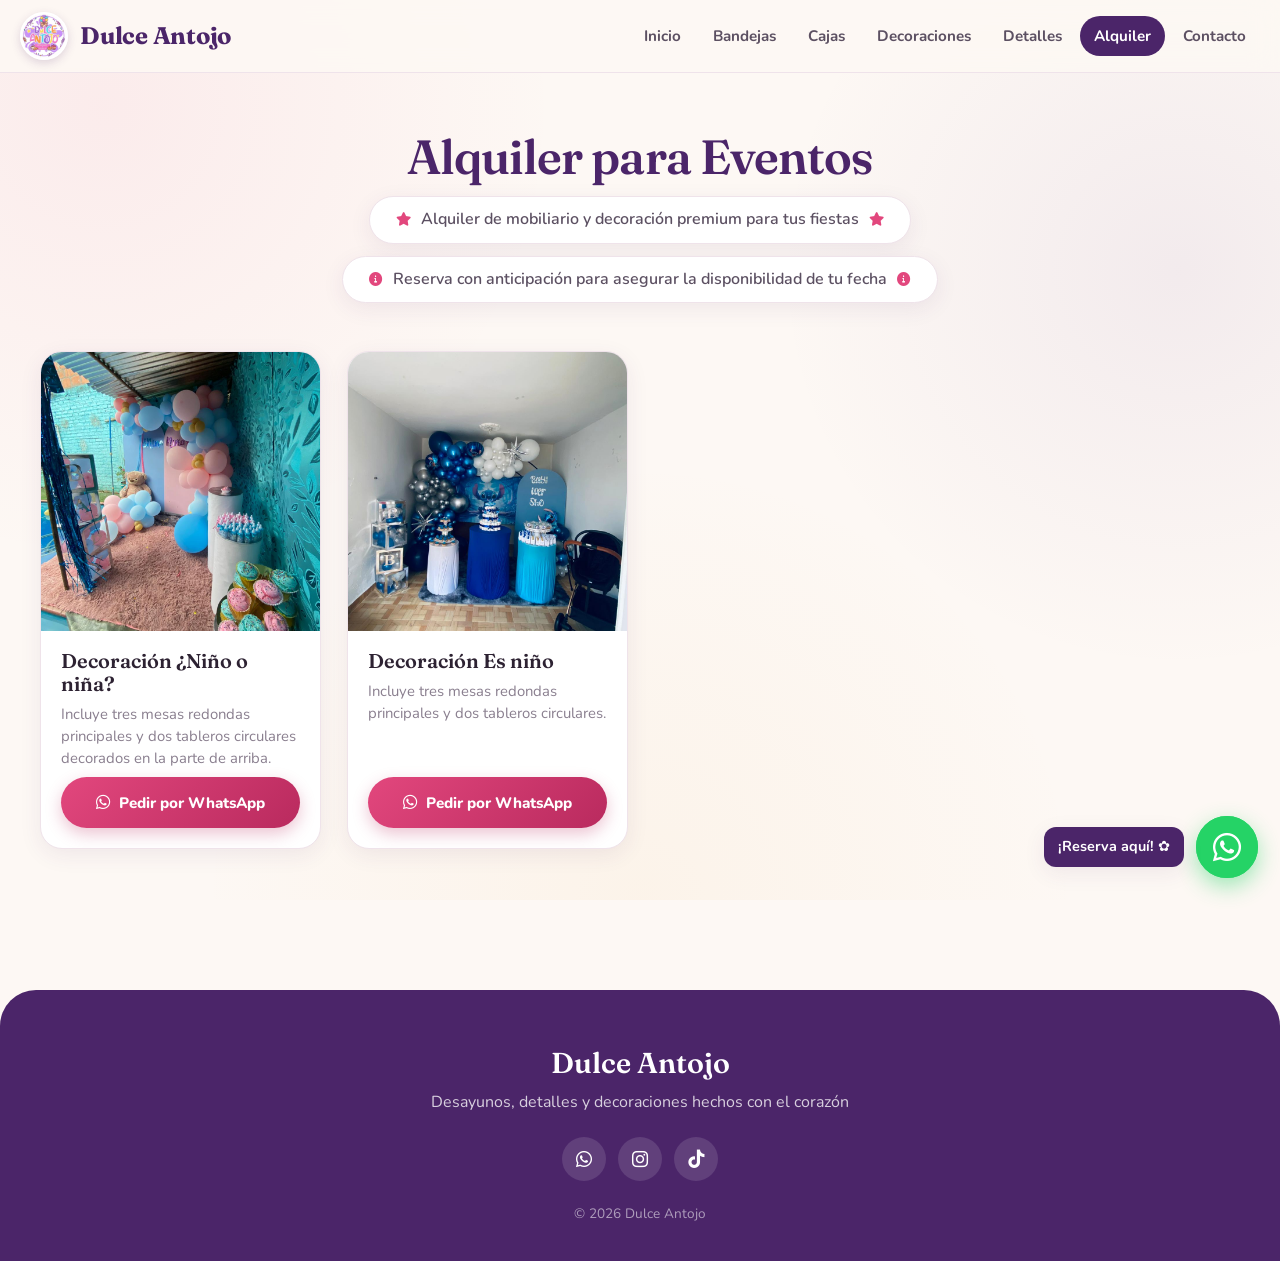
==== commit b7ce7ceb: "Mejoras: fotos y videos livianos, nombres de productos, Agotado, Cómo pedir y vista previa - Comprim" ====
--- a/alquiler.html
+++ b/alquiler.html
@@ -3,7 +3,23 @@
 <head>
     <meta charset="UTF-8">
     <meta name="viewport" content="width=device-width, initial-scale=1.0">
-    <title>Alquiler | Dulce Antojo</title>
+    <meta name="description" content="Alquiler de mesas y decoración para baby shower, revelación de sexo y fiestas en Mediacanoa, Yotoco (Valle del Cauca).">
+    <meta name="theme-color" content="#4b2569">
+    <link rel="icon" type="image/png" sizes="32x32" href="img/favicon-32.png">
+    <link rel="icon" type="image/png" sizes="192x192" href="img/icono-192.png">
+    <link rel="apple-touch-icon" href="img/icono-180.png">
+    <link rel="canonical" href="https://jhon-viera.github.io/INDEX/alquiler.html">
+    <meta property="og:type" content="website">
+    <meta property="og:site_name" content="Dulce Antojo">
+    <meta property="og:locale" content="es_CO">
+    <meta property="og:title" content="Alquiler de decoración para eventos | Dulce Antojo">
+    <meta property="og:description" content="Alquiler de mesas y decoración para baby shower, revelación de sexo y fiestas en Mediacanoa, Yotoco (Valle del Cauca).">
+    <meta property="og:url" content="https://jhon-viera.github.io/INDEX/alquiler.html">
+    <meta property="og:image" content="https://jhon-viera.github.io/INDEX/img/vista-previa.jpg">
+    <meta property="og:image:width" content="1200">
+    <meta property="og:image:height" content="630">
+    <meta name="twitter:card" content="summary_large_image">
+    <title>Alquiler de decoración para eventos | Dulce Antojo</title>
     <link rel="preconnect" href="https://fonts.googleapis.com">
     <link rel="preconnect" href="https://fonts.gstatic.com" crossorigin>
     <link rel="stylesheet" href="estilos.css">
@@ -46,22 +62,22 @@
 <div class="galeria">
     
     <div class="producto-card">
-        <img src="img/alquiler/alquiler-1.jpeg" alt="Mobiliario Dorado" loading="lazy">
+        <img src="img/alquiler/alquiler-1.jpeg" alt="Decoración ¿Niño o niña?" loading="lazy">
         <div class="info-producto">
-            <h3>niño o niña</h3>
+            <h3>Decoración ¿Niño o niña?</h3>
             <p>Incluye tres mesas redondas principales y dos tableros circulares decorados en la parte de arriba.</p>
             <!-- -->
-            <a href="https://wa.me/573147767322?text=Hola!%20Me%20interesa%20el%20alquiler:%20niño%20o%20niña" class="btn-pedido">Pedir por WhatsApp</a>
+            <a href="https://wa.me/573147767322?text=Hola%21%20Me%20interesa%3A%20Decoraci%C3%B3n%20%C2%BFNi%C3%B1o%20o%20ni%C3%B1a%3F" class="btn-pedido">Pedir por WhatsApp</a>
         </div> 
     </div>
 
     <div class="producto-card">
-        <img src="img/alquiler/alquiler-2.jpeg" alt="Sillas Tiffany" loading="lazy">
+        <img src="img/alquiler/alquiler-2.jpeg" alt="Decoración Es niño" loading="lazy">
         <div class="info-producto">
-            <h3>es niño </h3>
+            <h3>Decoración Es niño</h3>
             <p>Incluye tres mesas redondas principales y dos tableros circulares.</p>
             <!-- -->
-            <a href="https://wa.me/573147767322?text=Hola!%20Me%20interesa%20el%20alquiler:%20es%20niño" class="btn-pedido">Pedir por WhatsApp</a>
+            <a href="https://wa.me/573147767322?text=Hola%21%20Me%20interesa%3A%20Decoraci%C3%B3n%20Es%20ni%C3%B1o" class="btn-pedido">Pedir por WhatsApp</a>
         </div>
     </div>
 
@@ -117,5 +133,6 @@
     });
 </script>
     
+<script src="sitio.js"></script>
 </body> 
 </html>
--- a/estilos.css
+++ b/estilos.css
@@ -669,6 +669,7 @@
    ========================================= */
 .contacto-container {
     max-width: 520px;
+    width: calc(100% - 32px);
     margin: 56px auto 0;
     padding: 44px 28px;
     background: var(--blanco);
@@ -903,6 +904,63 @@
     transform: rotate(90deg);
 }
 
+/* 13b. ENTREGA INMEDIATA
+   ========================================= */
+.seccion-inmediata {
+    max-width: calc(var(--ancho) - 40px);
+    margin: 40px auto 0;
+    background: linear-gradient(135deg, var(--lila), var(--rosa-claro));
+    border-radius: 32px;
+}
+
+.seccion-inmediata > .encabezado {
+    padding-top: 44px;
+}
+
+.producto-inmediato > img {
+    object-position: 50% 75%;
+}
+
+.galeria-inmediata {
+    display: flex;
+    flex-wrap: wrap;
+    justify-content: center;
+    gap: 22px;
+    max-width: none;
+    padding: 10px 24px 44px;
+}
+
+.galeria-inmediata .producto-card {
+    width: 270px;
+}
+
+.insignia-inmediata {
+    position: absolute;
+    top: 12px;
+    left: 12px;
+    z-index: 4;
+    display: inline-flex;
+    align-items: center;
+    gap: 6px;
+    padding: 6px 12px;
+    border-radius: 999px;
+    background: var(--oro);
+    color: var(--tinta);
+    font-size: 0.78rem;
+    font-weight: 800;
+    box-shadow: 0 3px 10px rgba(0, 0, 0, 0.15);
+}
+
+.precio {
+    display: block;
+    font-family: var(--f-titulo);
+    font-size: 1.6rem;
+    font-weight: 700;
+    color: var(--rosa-oscuro);
+    line-height: 1.1;
+    margin: 4px 0 6px;
+}
+
 /* 14. RESPONSIVE
    ========================================= */
 @media (max-width: 900px) {
@@ -1014,6 +1072,24 @@
         padding: 0 14px;
     }
 
+    .seccion-inmediata {
+        margin: 30px 10px 0;
+        border-radius: 24px;
+    }
+
+    .galeria-inmediata {
+        gap: 12px;
+        padding: 6px 12px 28px;
+    }
+
+    .galeria-inmediata .producto-card {
+        width: calc(50% - 6px);
+    }
+
+    .precio {
+        font-size: 1.3rem;
+    }
+
     .carrusel-btn {
         display: none; /* en celular se desliza con el dedo */
     }
@@ -1049,3 +1125,137 @@
         scroll-behavior: auto !important;
     }
 }
+
+/* 15. PRODUCTO AGOTADO
+   Para marcar un producto: <div class="producto-card agotado">
+   ========================================= */
+.producto-card.agotado > img,
+.producto-card.agotado .card-img-carrusel img {
+    filter: grayscale(1);
+    opacity: 0.6;
+}
+
+.producto-card.agotado .insignia-inmediata {
+    display: none;
+}
+
+.insignia-agotado {
+    position: absolute;
+    top: 12px;
+    left: 12px;
+    z-index: 6;
+    padding: 6px 14px;
+    border-radius: 999px;
+    background: var(--tinta);
+    color: var(--blanco);
+    font-size: 0.8rem;
+    font-weight: 800;
+    letter-spacing: 0.04em;
+    text-transform: uppercase;
+}
+
+.producto-card.agotado .precio {
+    text-decoration: line-through;
+    color: var(--texto-suave);
+}
+
+.producto-card.agotado .btn-pedido {
+    background: var(--blanco);
+    color: var(--ciruela);
+    border: 2px solid var(--ciruela);
+    box-shadow: none;
+}
+
+.producto-card.agotado .btn-pedido::before {
+    content: none;
+}
+
+/* 16. CÓMO PEDIR
+   ========================================= */
+.seccion-info {
+    max-width: var(--ancho);
+    margin: 0 auto;
+    padding: 0 20px;
+}
+
+.info-grid {
+    display: grid;
+    grid-template-columns: repeat(auto-fit, minmax(240px, 1fr));
+    gap: 20px;
+    padding: 10px 0 20px;
+}
+
+.info-card {
+    background: var(--blanco);
+    border: 1px solid var(--borde);
+    border-radius: var(--radio);
+    box-shadow: var(--sombra);
+    padding: 24px 22px;
+    display: flex;
+    flex-direction: column;
+    gap: 10px;
+}
+
+.info-card h3 {
+    font-size: 1.3rem;
+}
+
+.info-card p,
+.info-card li {
+    font-size: 0.97rem;
+    color: var(--texto);
+}
+
+.info-card ul {
+    list-style: none;
+    display: flex;
+    flex-direction: column;
+    gap: 8px;
+}
+
+.info-card strong {
+    color: var(--tinta);
+}
+
+.info-icono {
+    display: grid;
+    place-items: center;
+    width: 48px;
+    height: 48px;
+    border-radius: 14px;
+    background: var(--rosa-claro);
+    color: var(--rosa-oscuro);
+    font-size: 1.25rem;
+}
+
+.info-card .chips {
+    flex-direction: row;
+    flex-wrap: wrap;
+}
+
+.info-card .chips li {
+    padding: 6px 14px;
+    border-radius: 999px;
+    background: var(--lila);
+    color: var(--ciruela);
+    font-weight: 700;
+    font-size: 0.9rem;
+}
+
+.info-enlace {
+    margin-top: auto;
+    display: inline-flex;
+    align-items: center;
+    gap: 6px;
+    font-weight: 800;
+    color: var(--rosa);
+    text-decoration: none;
+}
+
+.info-enlace:hover {
+    gap: 10px;
+}
+
+.contacto-container + .seccion-info {
+    margin-top: 20px;
+}
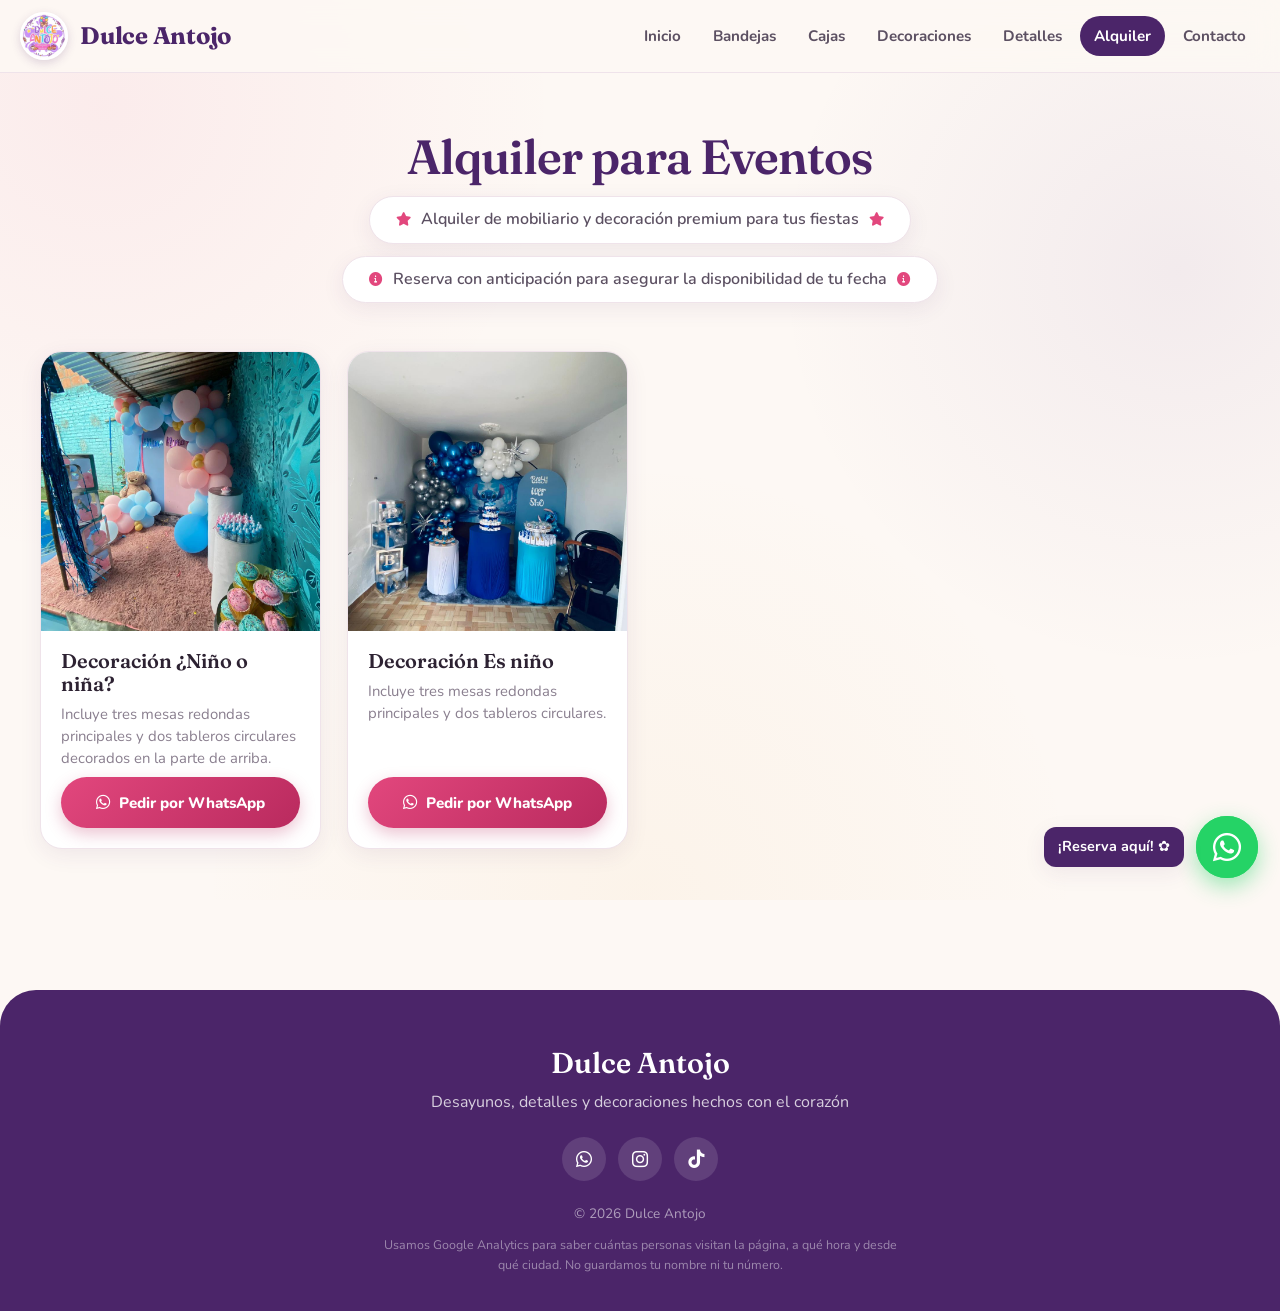
==== commit d220e8d8: "Instalar Google Analytics (G-75ZVT92NVH) - Etiqueta de Analytics en las 7 páginas - Evento clic_what" ====
--- a/alquiler.html
+++ b/alquiler.html
@@ -24,6 +24,14 @@
     <link rel="preconnect" href="https://fonts.gstatic.com" crossorigin>
     <link rel="stylesheet" href="estilos.css">
     <link rel="stylesheet" href="https://cdnjs.cloudflare.com/ajax/libs/font-awesome/6.0.0/css/all.min.css">
+    <!-- Google Analytics -->
+    <script async src="https://www.googletagmanager.com/gtag/js?id=G-75ZVT92NVH"></script>
+    <script>
+        window.dataLayer = window.dataLayer || [];
+        function gtag(){dataLayer.push(arguments);}
+        gtag('js', new Date());
+        gtag('config', 'G-75ZVT92NVH');
+    </script>
 </head>
 <body>
 
@@ -92,6 +100,7 @@
         <a href="https://www.tiktok.com/@dulce.antojo897" target="_blank" aria-label="TikTok"><i class="fab fa-tiktok"></i></a>
     </div>
     <p class="pie-copy">&copy; 2026 Dulce Antojo</p>
+    <p class="pie-privacidad">Usamos Google Analytics para saber cuántas personas visitan la página, a qué hora y desde qué ciudad. No guardamos tu nombre ni tu número.</p>
 </footer>
 
 <!-- Modal con marca de agua para proteger la imagen -->
--- a/estilos.css
+++ b/estilos.css
@@ -1259,3 +1259,10 @@
 .contacto-container + .seccion-info {
     margin-top: 20px;
 }
+
+.pie-privacidad {
+    max-width: 520px;
+    margin: 10px auto 0;
+    font-size: 0.78rem;
+    color: rgba(255, 255, 255, 0.45);
+}
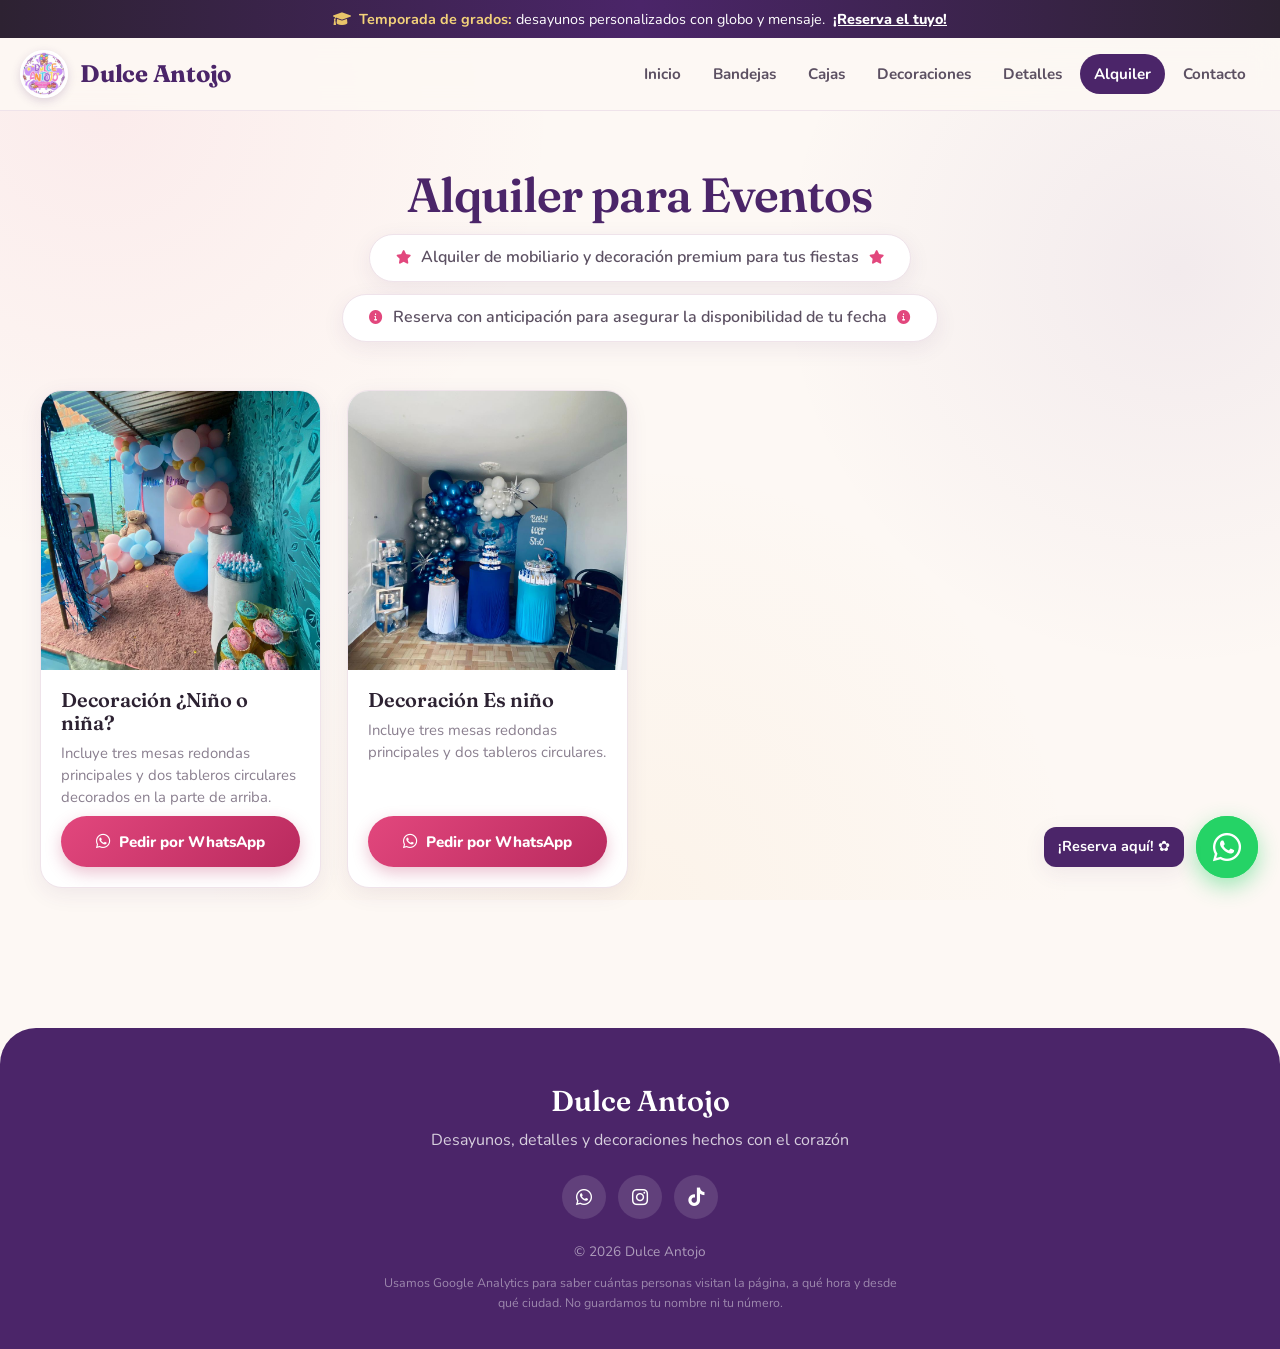
==== commit e45a4246: "Promoción de desayunos para grados - Barra de anuncio en todas las páginas - Sección destacada en el" ====
--- a/alquiler.html
+++ b/alquiler.html
@@ -35,7 +35,10 @@
 </head>
 <body>
 
-<nav class="barra">
+    <a class="barra-promo" href="https://wa.me/573147767322?text=Hola%21%20Quiero%20un%20desayuno%20para%20grados%20personalizado%20%F0%9F%8E%93" target="_blank" rel="noopener">
+        <i class="fas fa-graduation-cap"></i> <strong>Temporada de grados:</strong> desayunos personalizados con globo y mensaje. <span>¡Reserva el tuyo!</span>
+    </a>
+    <nav class="barra">
     <a href="index.html" class="marca">
         <img src="img/logo.jpeg" alt="Logo Dulce Antojo">
         <span>Dulce Antojo</span>
--- a/estilos.css
+++ b/estilos.css
@@ -1266,3 +1266,211 @@
     font-size: 0.78rem;
     color: rgba(255, 255, 255, 0.45);
 }
+
+/* 17. ENTREGA INMEDIATA: subsección de belleza y precio por consultar */
+.subtitulo-inmediata {
+    text-align: center;
+    font-size: clamp(1.5rem, 3.5vw, 2rem);
+    color: var(--ciruela);
+    padding: 10px 20px 4px;
+}
+
+.subtitulo-inmediata i {
+    color: var(--rosa);
+    font-size: 0.8em;
+    margin-right: 6px;
+}
+
+.precio.precio-consultar {
+    font-family: var(--f-texto);
+    font-size: 1rem;
+    font-weight: 800;
+    color: var(--rosa-oscuro);
+    background: var(--rosa-claro);
+    border-radius: 999px;
+    padding: 6px 14px;
+    width: fit-content;
+}
+
+/* 18. PROMOCIÓN DE GRADOS
+   ========================================= */
+.barra-promo {
+    display: block;
+    padding: 9px 16px;
+    background: linear-gradient(90deg, #2d2232, #4b2569 50%, #2d2232);
+    color: #fff;
+    font-size: 0.9rem;
+    text-align: center;
+    text-decoration: none;
+    line-height: 1.4;
+}
+
+.barra-promo i { color: #e9c46a; margin-right: 4px; }
+.barra-promo strong { color: #f3d27a; }
+.barra-promo span { text-decoration: underline; font-weight: 800; margin-left: 4px; }
+.barra-promo:hover span { color: #ffb3cd; }
+
+.promo-grados {
+    max-width: calc(var(--ancho) - 40px);
+    margin: 40px auto 0;
+    display: grid;
+    grid-template-columns: 1fr 1.1fr;
+    align-items: center;
+    gap: 40px;
+    padding: 36px;
+    border-radius: 32px;
+    background: linear-gradient(135deg, #fffaf0, #fdeef3);
+    border: 2px solid #f1dfb0;
+    box-shadow: var(--sombra);
+}
+
+.promo-grados-foto img {
+    width: 100%;
+    border-radius: 24px;
+    box-shadow: var(--sombra-hover);
+    border: 6px solid #fff;
+}
+
+.etiqueta-oro {
+    background: #2d2232;
+    color: #f3d27a;
+}
+
+.promo-grados h2 {
+    font-size: clamp(2rem, 4.5vw, 3rem);
+    letter-spacing: -0.02em;
+    margin-bottom: 14px;
+}
+
+.promo-grados h2 em {
+    font-style: italic;
+    color: #b8862b;
+}
+
+.promo-grados-texto > p {
+    font-size: 1.08rem;
+    color: var(--texto);
+}
+
+.promo-lista {
+    list-style: none;
+    margin: 18px 0;
+    display: flex;
+    flex-direction: column;
+    gap: 10px;
+}
+
+.promo-lista li {
+    display: flex;
+    gap: 10px;
+    align-items: flex-start;
+    font-weight: 600;
+    color: var(--tinta);
+}
+
+.promo-lista i {
+    flex-shrink: 0;
+    display: grid;
+    place-items: center;
+    width: 24px;
+    height: 24px;
+    margin-top: 1px;
+    border-radius: 50%;
+    background: #e9c46a;
+    color: #2d2232;
+    font-size: 0.7rem;
+}
+
+.promo-nota {
+    font-size: 0.95rem !important;
+    background: #fff;
+    border-radius: 14px;
+    padding: 10px 14px;
+    margin-bottom: 20px;
+    border: 1px dashed #e0c27a;
+}
+
+.promo-nota i { color: var(--rosa); margin-right: 6px; }
+
+.btn-pedido.btn-grande {
+    width: auto;
+    padding: 16px 32px;
+    font-size: 1.05rem;
+}
+
+/* Aviso emergente */
+.aviso-promo {
+    position: fixed;
+    inset: 0;
+    z-index: 2500;
+    display: flex;
+    align-items: center;
+    justify-content: center;
+    padding: 20px;
+    background: rgba(30, 18, 38, 0.72);
+    backdrop-filter: blur(4px);
+    -webkit-backdrop-filter: blur(4px);
+    animation: aparecer 0.35s ease;
+}
+
+.aviso-promo[hidden] { display: none; }
+
+.aviso-caja {
+    position: relative;
+    width: min(400px, 100%);
+    max-height: 92vh;
+    overflow: auto;
+    background: #fff;
+    border-radius: 26px;
+    padding: 14px 14px 18px;
+    text-align: center;
+    box-shadow: 0 24px 60px rgba(0, 0, 0, 0.4);
+    animation: zoom 0.35s ease;
+}
+
+.aviso-caja img {
+    width: 100%;
+    border-radius: 18px;
+    margin-bottom: 14px;
+}
+
+.aviso-caja .btn-pedido { width: 100%; }
+
+.aviso-ver {
+    display: inline-block;
+    margin-top: 10px;
+    font-weight: 700;
+    color: var(--ciruela);
+}
+
+.aviso-cerrar {
+    position: absolute;
+    top: 20px;
+    right: 20px;
+    width: 40px;
+    height: 40px;
+    border: none;
+    border-radius: 50%;
+    background: rgba(255, 255, 255, 0.95);
+    color: var(--tinta);
+    font-size: 1.8rem;
+    line-height: 1;
+    cursor: pointer;
+    box-shadow: 0 3px 10px rgba(0, 0, 0, 0.2);
+}
+
+@keyframes aparecer { from { opacity: 0; } to { opacity: 1; } }
+
+@media (max-width: 800px) {
+    .promo-grados {
+        grid-template-columns: 1fr;
+        gap: 22px;
+        margin: 30px 10px 0;
+        padding: 18px;
+        border-radius: 24px;
+        text-align: center;
+    }
+    .promo-lista li { text-align: left; }
+    .barra-promo { font-size: 0.8rem; }
+    .btn-pedido.btn-grande { width: 100%; }
+}
